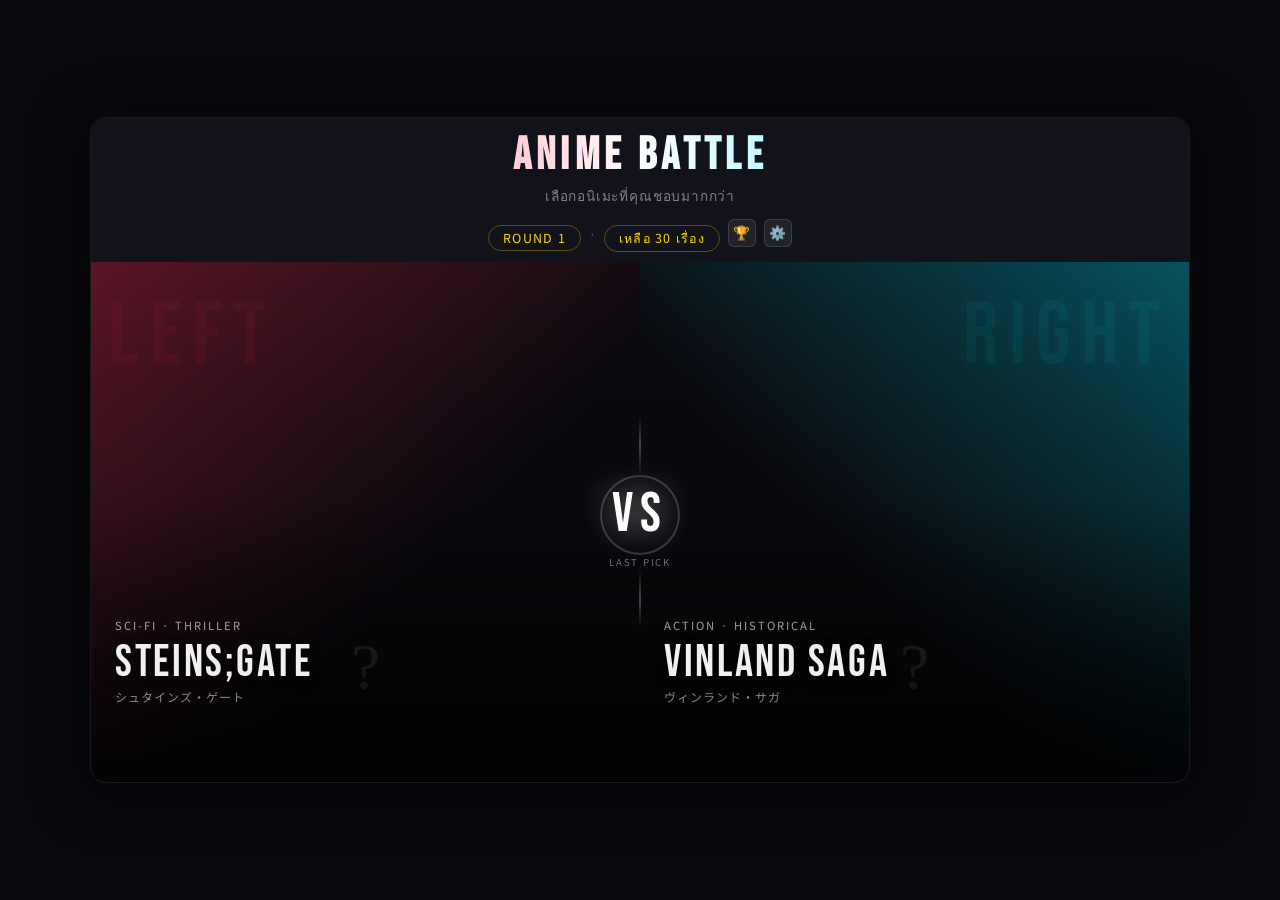
==== anime-battle/index.html @ 42117698 "update" ====
<!DOCTYPE html>
<html lang="ja">

<head>
  <meta charset="UTF-8" />
  <meta name="viewport" content="width=device-width, initial-scale=1.0" />
  <title>アニメバトル — Anime Battle</title>
  <link rel="icon"
    href="data:image/svg+xml,<svg xmlns='http://www.w3.org/2000/svg' viewBox='0 0 100 100'><text y='.9em' font-size='90'>⚔️</text></svg>" />
  <link href="https://fonts.googleapis.com/css2?family=Bebas+Neue&family=Noto+Sans+JP:wght@400;700;900&display=swap"
    rel="stylesheet" />
  <link rel="stylesheet" href="css/style.css" />
</head>

<body>

  <div id="loading">
    <div class="loader-ring"></div>
    <p>LOADING ANIME...</p>
  </div>

  <div id="app">

    <header>
      <h1>ANIME BATTLE</h1>
      <p>เลือกอนิเมะที่คุณชอบมากกว่า</p>
      <div style="display:flex;align-items:center;justify-content:center;gap:8px;margin-top:8px;">
        <div id="round-counter">ROUND 1</div>
        <span style="opacity:.35;font-size:.75rem;">·</span>
        <div id="remaining-counter">เหลือ 30 เรื่อง</div>
        <button id="dashboard-btn" onclick="openDashboard()" title="ประวัติการชนะ">🏆</button>
        <button id="settings-btn" onclick="openSettings()" title="ตั้งค่า">⚙️</button>
      </div>
    </header>

    <div id="arena">
      <!-- LEFT PANEL -->
      <div class="panel" id="left">
        <div class="panel-bg" id="left-bg"></div>
        <div class="trailer-wrap" id="left-trailer"></div>
        <div class="overlay"></div>
        <div class="vignette"></div>
        <div class="side-label">LEFT</div>
        <div class="trailer-loading" id="left-trailer-loading"></div>
        <div class="trailer-badge" id="left-trailer-badge">▶ TRAILER</div>
        <div class="no-trailer-msg" id="left-no-trailer"></div>
        <div class="anime-info">
          <div class="anime-genre" id="left-genre"></div>
          <div class="anime-title" id="left-title"></div>
          <div class="anime-title-jp" id="left-title-jp"></div>
          <button class="choose-btn" onclick="choose('left')">▶ เลือกฝั่งนี้</button>
        </div>
      </div>

      <!-- CENTER -->
      <div id="vs">
        <div class="vs-line"></div>
        <div id="vs-text">VS</div>
        <div id="last-pick">
          <div id="last-pick-label">LAST PICK</div>
          <img id="last-pick-img" src="" alt="last pick" />
          <div id="last-pick-name"></div>
        </div>
        <div class="vs-line"></div>
      </div>

      <!-- RIGHT PANEL -->
      <div class="panel" id="right">
        <div class="panel-bg" id="right-bg"></div>
        <div class="trailer-wrap" id="right-trailer"></div>
        <div class="overlay"></div>
        <div class="vignette"></div>
        <div class="side-label">RIGHT</div>
        <div class="trailer-loading" id="right-trailer-loading"></div>
        <div class="trailer-badge" id="right-trailer-badge">▶ TRAILER</div>
        <div class="no-trailer-msg" id="right-no-trailer"></div>
        <div class="anime-info">
          <div class="anime-genre" id="right-genre"></div>
          <div class="anime-title" id="right-title"></div>
          <div class="anime-title-jp" id="right-title-jp"></div>
          <button class="choose-btn" onclick="choose('right')">▶ เลือกฝั่งนี้</button>
        </div>
      </div>
    </div>

  </div><!-- /#app -->

  <!-- WINNER SCREEN -->
  <div id="winner-screen">
    <div class="winner-crown">👑</div>
    <div class="winner-label">ULTIMATE WINNER</div>
    <img class="winner-img" id="winner-img" src="" alt="winner" />
    <div class="winner-title" id="winner-title"></div>
    <div class="winner-jp" id="winner-jp"></div>
    <div class="winner-genre" id="winner-genre"></div>
    <div class="winner-round" id="winner-round"></div>
    <button class="play-again-btn" onclick="playAgain()">▶ เล่นใหม่อีกครั้ง</button>
  </div>

  <div id="toast"></div>

  <!-- SETTINGS MODAL -->
  <div id="settings-page" class="modal-backdrop">
    <div class="settings-card">
      <div class="modal-header">
        <h2>⚙️ ตั้งค่า</h2>
        <button class="modal-close" onclick="closeSettings()">✕</button>
      </div>
      <div class="settings-body">

        <!-- POOL SIZE (everyone) -->
        <div class="settings-field">
          <label>🎲 จำนวน Anime ต่อรอบ</label>
          <div style="display:flex;align-items:center;gap:12px;margin-top:4px;">
            <input type="range" id="pool-size-slider" min="4" max="120" step="2" value="30"
              style="flex:1;accent-color:var(--gold);"
              oninput="document.getElementById('pool-size-val').textContent=this.value" />
            <span id="pool-size-val"
              style="font-family:'Bebas Neue',sans-serif;font-size:1.3rem;color:var(--gold);min-width:28px;text-align:right;">30</span>
            <span style="font-size:.65rem;opacity:.35;">เรื่อง</span>
          </div>
          <div class="settings-hint">เลือกจาก anime pool แบบสุ่มทุกครั้งที่เริ่มเกมใหม่</div>
        </div>
        <label>🔊 ระดับเสียง Trailer</label>
        <div class="volume-row">
          <span class="volume-icon" id="vol-icon">🔊</span>
          <input type="range" class="vol-slider" id="vol-slider" min="0" max="100" value="80"
            oninput="onVolumeSlide(this.value)" onchange="saveVolume(this.value)" />
          <span class="vol-value" id="vol-value">80</span>
        </div>
      </div>

      <!-- ADMIN-ONLY SECTION with password gate -->
      <div id="admin-settings-section" style="border-top:1px solid rgba(255,255,255,.07);padding-top:14px;">

        <!-- LOCKED STATE -->
        <div id="admin-gate-locked" class="admin-gate">
          <div style="display:flex;align-items:center;gap:8px;">
            <span style="font-size:1.1rem;">🔒</span>
            <span style="font-size:.72rem;opacity:.5;letter-spacing:.1em;">ต้องใส่รหัสเพื่อเข้าถึง API Keys</span>
          </div>
          <div class="admin-gate-row">
            <input type="password" id="admin-pw-input" placeholder="รหัสผ่าน Admin"
              onkeydown="if(event.key==='Enter') checkAdminPw()" />
            <button class="admin-gate-btn" onclick="checkAdminPw()">🔓 ปลดล็อก</button>
          </div>
          <div class="admin-gate-err" id="admin-pw-err">รหัสผ่านไม่ถูกต้อง</div>
        </div>

        <!-- UNLOCKED STATE -->
        <div id="admin-gate-unlocked" style="display:none;display:flex;flex-direction:column;gap:14px;">
          <div style="display:flex;align-items:center;justify-content:space-between;">
            <div style="display:flex;align-items:center;gap:8px;">
              <span
                style="font-size:.65rem;letter-spacing:.14em;background:rgba(255,215,0,.15);color:var(--gold);border:1px solid rgba(255,215,0,.25);padding:2px 8px;border-radius:10px;">🔓
                ADMIN</span>
              <div class="key-dot" id="key-dot"></div>
              <span id="key-indicator-text" style="opacity:.4;font-size:.68rem;">ยังไม่ได้ตั้งค่า API Key</span>
            </div>
            <button onclick="lockAdminSettings()"
              style="background:none;border:1px solid rgba(255,255,255,.1);color:rgba(255,255,255,.4);border-radius:6px;padding:3px 10px;font-size:.65rem;cursor:pointer;">🔒
              ล็อก</button>
          </div>

          <div class="settings-field">
            <label>YouTube Data API v3 Keys</label>
            <div id="yt-keys-container" style="display:flex;flex-direction:column;gap:7px;margin-bottom:8px;"></div>
            <button onclick="addNewKey()"
              style="width:100%;background:rgba(255,255,255,.05);border:1px dashed rgba(255,255,255,.2);color:rgba(255,255,255,.5);border-radius:6px;padding:7px;cursor:pointer;font-size:.75rem;font-family:inherit;">+
              เพิ่ม API Key</button>
            <div class="settings-hint" style="margin-top:6px;">
              <a href="https://console.cloud.google.com/" target="_blank">Google Cloud Console</a> → เปิดใช้งาน YouTube
              Data API v3 · แต่ละ key = 100 req/วัน
            </div>
          </div>
          <div class="settings-status" id="settings-status"></div>
          <button class="settings-save-btn" onclick="saveApiKey()">💾 บันทึก</button>
        </div>

      </div>

    </div>
  </div>
  </div>

  <!-- DASHBOARD MODAL -->
  <div id="dashboard-page" class="modal-backdrop">
    <div class="dash-card">
      <div class="modal-header">
        <h2>🏆 DASHBOARD</h2>
        <div class="dash-header-right">
          <button class="dash-clear-btn" onclick="clearHistory()">🗑 ล้างประวัติ</button>
          <button class="modal-close" onclick="closeDashboard()">✕</button>
        </div>
      </div>
      <div class="dash-stats-row">
        <div class="dash-stat">
          <div class="dash-stat-val" id="stat-total-games">0</div>
          <div class="dash-stat-label">เกมทั้งหมด</div>
        </div>
        <div class="dash-stat">
          <div class="dash-stat-val" id="stat-total-rounds">0</div>
          <div class="dash-stat-label">รอบรวม</div>
        </div>
        <div class="dash-stat">
          <div class="dash-stat-val" id="stat-unique-winners">0</div>
          <div class="dash-stat-label">Anime ที่เคยชนะ</div>
        </div>
        <div class="dash-stat">
          <div class="dash-stat-val" id="stat-top-anime">—</div>
          <div class="dash-stat-label">แชมป์ตลอดกาล</div>
        </div>
      </div>
      <div class="dash-tabs">
        <button class="dash-tab active" id="tab-wins" onclick="switchTab('wins')">🏅 ชนะมากสุด</button>
        <button class="dash-tab" id="tab-recent" onclick="switchTab('recent')">🕐 ล่าสุด</button>
        <button class="dash-tab" id="tab-champion" onclick="switchTab('champion')">👑 แชมป์</button>
      </div>
      <div class="dash-body">
        <div id="dash-content"></div>
      </div>
    </div>
  </div>


  <script src="js/anime-data.js"></script>
  <script src="js/auth.js"></script>
  <script src="js/settings.js"></script>
  <script src="js/dashboard.js"></script>
  <script src="js/ui.js"></script>
  <script src="js/game.js"></script>
</body>

</html>
---- anime-battle/css/style.css ----
*, *::before, *::after { box-sizing: border-box; margin: 0; padding: 0; }

    :root {
      --left:  #ff2d55;
      --right: #00e5ff;
      --bg:    #0a0a0f;
      --card:  #12121a;
      --text:  #f0f0f0;
      --gold:  #ffd700;
    }

    body {
      background: var(--bg);
      color: var(--text);
      font-family: 'Noto Sans JP', sans-serif;
      min-height: 100vh;
      overflow-x: hidden;
      display: flex;
      align-items: center;
      justify-content: center;
      padding: 24px;
    }

    #app {
      width: 100%;
      max-width: 1100px;
      border-radius: 16px;
      overflow: hidden;
      box-shadow: 0 8px 60px rgba(0,0,0,.7);
      border: 1px solid rgba(255,255,255,.06);
    }

    /* ── HEADER ── */
    header {
      text-align: center;
      padding: 16px 16px 10px;
      position: relative;
      z-index: 10;
      background: var(--card);
    }
    header h1 {
      font-family: 'Bebas Neue', sans-serif;
      font-size: clamp(1.6rem, 4vw, 2.8rem);
      letter-spacing: .12em;
      background: linear-gradient(90deg, var(--left), #fff 50%, var(--right));
      -webkit-background-clip: text;
      -webkit-text-fill-color: transparent;
      background-clip: text;
      line-height: 1;
    }
    header p {
      font-size: .85rem;
      opacity: .5;
      margin-top: 6px;
      letter-spacing: .06em;
    }
    #round-counter, #remaining-counter {
      display: inline-block;
      margin-top: 10px;
      font-size: .78rem;
      letter-spacing: .1em;
      color: var(--gold);
      border: 1px solid rgba(255,215,0,.3);
      border-radius: 20px;
      padding: 3px 14px;
    }

    /* ── ARENA ── */
    #arena {
      display: flex;
      align-items: stretch;
      height: 520px;
      position: relative;
    }

    .panel {
      flex: 1;
      position: relative;
      cursor: pointer;
      overflow: hidden;
      transition: flex .45s cubic-bezier(.4,0,.2,1);
    }
    .panel:hover { flex: 1.35; }
    .panel:hover .overlay { opacity: .45; }
    .panel:hover .choose-btn { transform: translateY(0) scale(1); opacity: 1; }
    .panel:hover .anime-title { letter-spacing: .15em; }

    /* background image */
    .panel-bg {
      position: absolute; inset: 0;
      background-size: cover;
      background-position: center top;
      transition: transform .55s ease, filter .4s;
      filter: brightness(.72) saturate(1.1);
    }
    .panel:hover .panel-bg { transform: scale(1.06); filter: brightness(.85) saturate(1.3); }

    /* gradient overlay */
    .overlay {
      position: absolute; inset: 0;
      opacity: .55;
      transition: opacity .4s;
    }
    #left  .overlay { background: linear-gradient(135deg, rgba(255,45,85,.6) 0%, transparent 60%); }
    #right .overlay { background: linear-gradient(225deg, rgba(0,229,255,.6) 0%, transparent 60%); }

    /* vignette bottom */
    .vignette {
      position: absolute; inset: 0;
      background: linear-gradient(to top, rgba(0,0,0,.85) 0%, rgba(0,0,0,.1) 55%, transparent 100%);
    }

    /* info block */
    .anime-info {
      position: absolute;
      bottom: 0; left: 0; right: 0;
      padding: 20px 24px 28px;
      z-index: 2;
    }
    .anime-genre {
      font-size: .7rem;
      letter-spacing: .18em;
      text-transform: uppercase;
      opacity: .65;
      margin-bottom: 6px;
    }
    .anime-title {
      font-family: 'Bebas Neue', sans-serif;
      font-size: clamp(1.6rem, 3.5vw, 2.8rem);
      line-height: 1.05;
      letter-spacing: .06em;
      transition: letter-spacing .3s;
      text-shadow: 0 2px 12px rgba(0,0,0,.7);
    }
    .anime-title-jp {
      font-size: .75rem;
      opacity: .55;
      margin-top: 2px;
      letter-spacing: .08em;
    }

    /* choose button */
    .choose-btn {
      display: inline-block;
      margin-top: 14px;
      padding: 8px 22px;
      border-radius: 3px;
      font-size: .78rem;
      font-weight: 700;
      letter-spacing: .18em;
      text-transform: uppercase;
      border: none;
      cursor: pointer;
      transform: translateY(10px) scale(.95);
      opacity: 0;
      transition: transform .3s, opacity .3s, background .2s;
    }
    #left  .choose-btn { background: var(--left);  color: #fff; }
    #right .choose-btn { background: var(--right); color: #000; }
    .choose-btn:hover { filter: brightness(1.2); }

    /* trailer iframe */
    .trailer-wrap {
      position: absolute; inset: 0;
      z-index: 1;
      opacity: 0;
      transition: opacity .5s ease;
      pointer-events: none;
      background: #000;
    }
    .panel:hover .trailer-wrap.ready { opacity: 1; }
    .trailer-wrap iframe {
      width: 100%; height: 100%;
      border: none;
      /* scale up to fill and hide letterbox */
      transform: scale(1.35);
      pointer-events: none;
    }
    /* loading spinner inside panel */
    .trailer-loading {
      position: absolute;
      top: 14px; right: 14px;
      z-index: 5;
      width: 18px; height: 18px;
      border: 2px solid rgba(255,255,255,.15);
      border-top-color: rgba(255,255,255,.7);
      border-radius: 50%;
      animation: spin .8s linear infinite;
      opacity: 0;
      transition: opacity .2s;
    }
    .panel:hover .trailer-loading.fetching { opacity: 1; }
    /* trailer badge */
    .trailer-badge {
      position: absolute;
      top: 14px; left: 14px;
      z-index: 6;
      font-size: .6rem;
      letter-spacing: .15em;
      padding: 3px 9px;
      border-radius: 3px;
      font-weight: 700;
      background: rgba(255,0,0,.75);
      color: #fff;
      opacity: 0;
      transition: opacity .3s .4s;
    }
    .panel:hover .trailer-badge.visible { opacity: 1; }
    .no-trailer-msg {
      position: absolute;
      top: 14px; left: 14px;
      z-index: 6;
      font-size: .6rem;
      letter-spacing: .12em;
      padding: 3px 9px;
      border-radius: 3px;
      background: rgba(0,0,0,.5);
      color: rgba(255,255,255,.4);
      opacity: 0;
      transition: opacity .3s .4s;
    }
    .panel:hover .no-trailer-msg.visible { opacity: 1; }
    .side-label {
      position: absolute;
      top: 22px;
      font-family: 'Bebas Neue', sans-serif;
      font-size: clamp(3rem, 7vw, 5.5rem);
      letter-spacing: .12em;
      opacity: .06;
      z-index: 1;
      pointer-events: none;
      transition: opacity .3s;
    }
    #left  .side-label { left: 18px; color: var(--left); }
    #right .side-label { right: 18px; color: var(--right); text-align: right; }
    .panel:hover .side-label { opacity: .15; }

    /* last pick display */
    #last-pick {
      display: flex;
      flex-direction: column;
      align-items: center;
      gap: 4px;
      text-align: center;
      max-width: 120px;
    }
    #last-pick-label {
      font-size: .6rem;
      letter-spacing: .18em;
      text-transform: uppercase;
      opacity: .45;
      white-space: nowrap;
    }
    #last-pick-img {
      width: 56px;
      height: 72px;
      object-fit: cover;
      border-radius: 4px;
      border: 2px solid rgba(255,255,255,.2);
      box-shadow: 0 4px 20px rgba(0,0,0,.6);
      display: none;
      transition: transform .3s;
    }
    #last-pick-img.visible { display: block; animation: popIn .35s cubic-bezier(.2,.8,.4,1.3) both; }
    #last-pick-name {
      font-family: 'Bebas Neue', sans-serif;
      font-size: .85rem;
      letter-spacing: .1em;
      color: var(--gold);
      max-width: 110px;
      line-height: 1.2;
      display: none;
    }
    #last-pick-name.visible { display: block; }
    @keyframes popIn {
      from { transform: scale(.6); opacity: 0; }
      to   { transform: scale(1);  opacity: 1; }
    }

    /* ── VS DIVIDER ── */
    #vs {
      position: absolute;
      left: 50%;
      top: 50%;
      transform: translate(-50%, -50%);
      z-index: 20;
      pointer-events: none;
      display: flex;
      flex-direction: column;
      align-items: center;
      gap: 0;
      transition: opacity .3s ease;
    }
    #vs-text {
      font-family: 'Bebas Neue', sans-serif;
      font-size: clamp(2rem, 5vw, 3.5rem);
      letter-spacing: .12em;
      color: #fff;
      text-shadow: 0 0 30px rgba(255,255,255,.5), 0 0 60px rgba(255,255,255,.2);
      background: rgba(10,10,15,.6);
      border: 2px solid rgba(255,255,255,.18);
      border-radius: 50%;
      width: clamp(56px, 8vw, 80px);
      height: clamp(56px, 8vw, 80px);
      display: flex; align-items: center; justify-content: center;
      backdrop-filter: blur(6px);
    }
    .vs-line {
      width: 2px;
      height: 60px;
      background: linear-gradient(to bottom, transparent, rgba(255,255,255,.25), transparent);
    }

    /* ── ANIMATIONS ── */
    @keyframes slideInLeft {
      from { opacity: 0; transform: translateX(-60px); }
      to   { opacity: 1; transform: translateX(0); }
    }
    @keyframes slideInRight {
      from { opacity: 0; transform: translateX(60px); }
      to   { opacity: 1; transform: translateX(0); }
    }
    @keyframes flashWin {
      0%   { box-shadow: inset 0 0 0px transparent; }
      30%  { box-shadow: inset 0 0 60px rgba(255,215,0,.35); }
      100% { box-shadow: inset 0 0 0px transparent; }
    }
    .anim-left  { animation: slideInLeft  .5s cubic-bezier(.2,.8,.4,1) both; }
    .anim-right { animation: slideInRight .5s cubic-bezier(.2,.8,.4,1) both; }
    .flash-win  { animation: flashWin .6s ease forwards; }

    /* ── TOAST ── */
    #toast {
      position: fixed;
      bottom: 28px;
      left: 50%;
      transform: translateX(-50%) translateY(60px);
      background: rgba(20,20,30,.92);
      color: #fff;
      padding: 10px 24px;
      border-radius: 30px;
      font-size: .82rem;
      letter-spacing: .08em;
      border: 1px solid rgba(255,255,255,.15);
      backdrop-filter: blur(8px);
      transition: transform .35s, opacity .35s;
      opacity: 0;
      z-index: 99;
      pointer-events: none;
    }
    #toast.show { transform: translateX(-50%) translateY(0); opacity: 1; }

    /* ── WINNER SCREEN ── */
    #winner-screen {
      display: none;
      position: fixed;
      inset: 0;
      z-index: 50;
      align-items: center;
      justify-content: center;
      flex-direction: column;
      background: rgba(0,0,0,.92);
      backdrop-filter: blur(12px);
      text-align: center;
      padding: 24px;
    }
    #winner-screen.show { display: flex; animation: fadeIn .6s ease both; }
    @keyframes fadeIn { from { opacity: 0; } to { opacity: 1; } }

    .winner-label {
      font-family: 'Bebas Neue', sans-serif;
      font-size: clamp(1rem, 3vw, 1.4rem);
      letter-spacing: .35em;
      color: var(--gold);
      opacity: .8;
      margin-bottom: 10px;
    }
    .winner-crown {
      font-size: clamp(2.5rem, 6vw, 4rem);
      line-height: 1;
      animation: bounce 1s ease infinite alternate;
    }
    @keyframes bounce { from { transform: translateY(0); } to { transform: translateY(-10px); } }

    .winner-img {
      width: clamp(140px, 22vw, 220px);
      aspect-ratio: 2/3;
      object-fit: cover;
      border-radius: 8px;
      border: 3px solid var(--gold);
      box-shadow: 0 0 40px rgba(255,215,0,.4), 0 0 80px rgba(255,215,0,.15);
      margin: 16px 0;
      animation: glowPulse 2s ease infinite;
    }
    @keyframes glowPulse {
      0%, 100% { box-shadow: 0 0 40px rgba(255,215,0,.4), 0 0 80px rgba(255,215,0,.15); }
      50%       { box-shadow: 0 0 60px rgba(255,215,0,.7), 0 0 120px rgba(255,215,0,.3); }
    }
    .winner-title {
      font-family: 'Bebas Neue', sans-serif;
      font-size: clamp(2rem, 5vw, 3.5rem);
      letter-spacing: .1em;
      color: #fff;
      text-shadow: 0 0 30px rgba(255,215,0,.5);
      line-height: 1.05;
    }
    .winner-jp {
      font-size: .8rem;
      opacity: .5;
      letter-spacing: .12em;
      margin-top: 4px;
    }
    .winner-genre {
      font-size: .68rem;
      letter-spacing: .2em;
      color: var(--gold);
      opacity: .7;
      margin-top: 8px;
    }
    .winner-round {
      font-size: .72rem;
      opacity: .35;
      letter-spacing: .15em;
      margin-top: 6px;
    }
    .play-again-btn {
      margin-top: 24px;
      padding: 12px 36px;
      background: transparent;
      border: 2px solid var(--gold);
      color: var(--gold);
      font-family: 'Bebas Neue', sans-serif;
      font-size: 1.1rem;
      letter-spacing: .2em;
      border-radius: 4px;
      cursor: pointer;
      transition: background .2s, color .2s, transform .2s;
    }
    .play-again-btn:hover {
      background: var(--gold);
      color: #000;
      transform: scale(1.05);
    }
    /* ── API KEY BAR ── */
    #api-key-bar { display: none; } /* replaced by settings modal */

    /* ── HEADER BUTTONS ── */
    #settings-btn, #dashboard-btn {
      background: rgba(255,255,255,.07);
      border: 1px solid rgba(255,255,255,.12);
      border-radius: 6px;
      color: #fff;
      font-size: .85rem;
      width: 28px; height: 28px;
      cursor: pointer;
      display: inline-flex; align-items: center; justify-content: center;
      transition: background .2s, transform .2s;
      padding: 0; line-height: 1; vertical-align: middle;
    }
    #settings-btn:hover  { background: rgba(255,215,0,.18); transform: rotate(30deg); }
    #dashboard-btn:hover { background: rgba(255,215,0,.18); transform: scale(1.15); }

    /* ── SHARED MODAL ── */
    .modal-backdrop {
      display: none;
      position: fixed; inset: 0; z-index: 60;
      background: rgba(0,0,0,.78);
      backdrop-filter: blur(14px);
      align-items: center; justify-content: center;
    }
    .modal-backdrop.open { display: flex; animation: fadeIn .22s ease both; }

    /* ── SETTINGS MODAL ── */
    .settings-card {
      background: #13131e;
      border: 1px solid rgba(255,255,255,.1);
      border-radius: 14px;
      width: min(460px, 92vw);
      overflow: hidden;
      box-shadow: 0 24px 80px rgba(0,0,0,.7);
    }
    .modal-header {
      display: flex; align-items: center; justify-content: space-between;
      padding: 18px 22px 14px;
      border-bottom: 1px solid rgba(255,255,255,.07);
    }
    .modal-header h2 {
      font-family: 'Bebas Neue', sans-serif;
      font-size: 1.3rem; letter-spacing: .12em; color: var(--gold);
    }
    .modal-close {
      background: rgba(255,255,255,.07); border: none; color: #fff;
      font-size: 1rem; width: 30px; height: 30px; border-radius: 6px;
      cursor: pointer; display: flex; align-items: center; justify-content: center;
    }
    .modal-close:hover { background: rgba(255,45,85,.35); }
    .settings-body { padding: 22px; display: flex; flex-direction: column; gap: 18px; }
    .settings-field label {
      display: block; font-size: .68rem; letter-spacing: .14em;
      opacity: .5; margin-bottom: 7px; text-transform: uppercase;
    }
    .input-row { display: flex; gap: 8px; }
    .settings-field input[type="password"],
    .settings-field input[type="text"] {
      flex: 1; background: rgba(255,255,255,.06);
      border: 1px solid rgba(255,255,255,.12); border-radius: 6px;
      color: #fff; font-size: .8rem; padding: 9px 12px;
      font-family: monospace; outline: none; transition: border-color .2s;
    }
    .settings-field input:focus { border-color: var(--gold); }
    .toggle-vis {
      background: rgba(255,255,255,.07); border: 1px solid rgba(255,255,255,.1);
      border-radius: 6px; color: rgba(255,255,255,.6);
      font-size: .72rem; padding: 0 10px; cursor: pointer; white-space: nowrap;
    }
    .settings-hint { font-size: .68rem; opacity: .38; line-height: 1.6; margin-top: 4px; }
    .settings-hint a { color: var(--gold); opacity: .8; }
    .settings-status { font-size: .74rem; padding: 7px 12px; border-radius: 6px; display: none; }
    .settings-status.ok  { background: rgba(76,255,145,.1); color: #4cff91; border: 1px solid rgba(76,255,145,.25); display: block; }
    .settings-status.err { background: rgba(255,45,85,.1);  color: var(--left); border: 1px solid rgba(255,45,85,.3);  display: block; }
    .settings-save-btn {
      width: 100%; padding: 11px;
      background: var(--gold); color: #000; border: none; border-radius: 6px;
      font-family: 'Bebas Neue', sans-serif; font-size: 1rem;
      letter-spacing: .16em; cursor: pointer; transition: filter .2s;
    }
    .settings-save-btn:hover { filter: brightness(1.12); }
    .key-status-row { display: flex; align-items: center; gap: 8px; font-size: .7rem; }
    .key-dot { width: 8px; height: 8px; border-radius: 50%; background: rgba(255,255,255,.2); }
    .key-dot.active { background: #4cff91; box-shadow: 0 0 6px #4cff91; }

    /* ── VOLUME SLIDER ── */
    .volume-row {
      display: flex; align-items: center; gap: 12px;
    }
    .volume-icon { font-size: 1.1rem; min-width: 20px; text-align: center; }
    .vol-slider {
      -webkit-appearance: none; appearance: none;
      flex: 1; height: 4px; border-radius: 2px;
      background: linear-gradient(to right, var(--gold) 0%, var(--gold) var(--pct, 80%), rgba(255,255,255,.12) var(--pct, 80%));
      outline: none; cursor: pointer;
    }
    .vol-slider::-webkit-slider-thumb {
      -webkit-appearance: none; appearance: none;
      width: 16px; height: 16px; border-radius: 50%;
      background: var(--gold); cursor: pointer;
      box-shadow: 0 0 6px rgba(255,215,0,.5);
    }
    .vol-slider::-moz-range-thumb {
      width: 16px; height: 16px; border-radius: 50%;
      background: var(--gold); cursor: pointer; border: none;
    }
    .vol-value {
      font-family: 'Bebas Neue', sans-serif;
      font-size: .95rem; color: var(--gold);
      min-width: 36px; text-align: right; letter-spacing: .06em;
    }

    /* ── DASHBOARD MODAL ── */
    .dash-card {
      background: #13131e; border: 1px solid rgba(255,255,255,.1);
      border-radius: 14px; width: min(760px, 94vw);
      max-height: 86vh; display: flex; flex-direction: column;
      overflow: hidden; box-shadow: 0 24px 80px rgba(0,0,0,.7);
    }
    .dash-header-right { display: flex; gap: 8px; align-items: center; }
    .dash-clear-btn {
      background: rgba(255,45,85,.12); border: 1px solid rgba(255,45,85,.25);
      color: var(--left); font-size: .67rem; letter-spacing: .1em;
      padding: 5px 12px; border-radius: 6px; cursor: pointer; font-weight: 700;
    }
    .dash-clear-btn:hover { background: rgba(255,45,85,.28); }
    .dash-stats-row {
      display: flex; border-bottom: 1px solid rgba(255,255,255,.06); flex-shrink: 0;
    }
    .dash-stat {
      flex: 1; text-align: center; padding: 12px 8px;
      border-right: 1px solid rgba(255,255,255,.06);
    }
    .dash-stat:last-child { border-right: none; }
    .dash-stat-val {
      font-family: 'Bebas Neue', sans-serif; font-size: 1.5rem;
      color: var(--gold); letter-spacing: .08em; line-height: 1;
    }
    .dash-stat-label { font-size: .6rem; opacity: .4; letter-spacing: .12em; margin-top: 3px; }
    .dash-tabs { display: flex; padding: 12px 18px 0; flex-shrink: 0; }
    .dash-tab {
      font-size: .68rem; letter-spacing: .12em; padding: 6px 14px;
      border-radius: 6px 6px 0 0; border: 1px solid transparent;
      border-bottom: none; cursor: pointer; color: rgba(255,255,255,.4); background: transparent;
    }
    .dash-tab.active { color: var(--gold); border-color: rgba(255,215,0,.2); background: rgba(255,215,0,.06); }
    .dash-body { overflow-y: auto; flex: 1; padding: 14px 18px 18px; }
    .dash-body::-webkit-scrollbar { width: 4px; }
    .dash-body::-webkit-scrollbar-thumb { background: rgba(255,255,255,.1); border-radius: 2px; }
    .dash-empty {
      display: flex; flex-direction: column; align-items: center;
      justify-content: center; gap: 10px; padding: 48px 24px;
      opacity: .35; text-align: center;
    }
    .dash-empty-icon { font-size: 2.5rem; }
    .dash-empty p { font-size: .8rem; letter-spacing: .08em; }
    .dash-list { display: flex; flex-direction: column; gap: 8px; }
    .dash-row {
      display: flex; align-items: center; gap: 12px;
      background: rgba(255,255,255,.03); border: 1px solid rgba(255,255,255,.06);
      border-radius: 8px; padding: 9px 12px; transition: background .2s;
      animation: slideInLeft .3s ease both;
      overflow: hidden;
    }
    .dash-row:hover { background: rgba(255,255,255,.06); }
    .dash-rank { font-family: 'Bebas Neue', sans-serif; font-size: 1.1rem; min-width: 26px; text-align: center; flex-shrink: 0; }
    .dash-rank.r1 { color: #ffd700; } .dash-rank.r2 { color: #c0c0c0; }
    .dash-rank.r3 { color: #cd7f32; } .dash-rank.other { color: rgba(255,255,255,.25); font-size: .8rem; }
    .dash-img {
      width: 36px; height: 48px;
      object-fit: cover; border-radius: 4px;
      flex: 0 0 36px;   /* don't grow or shrink */
      background: #1a1a2a;
      display: block;
    }
    .dash-info { flex: 1; min-width: 0; }
    .dash-anime-title {
      font-family: 'Bebas Neue', sans-serif; font-size: .95rem; letter-spacing: .08em;
      white-space: nowrap; overflow: hidden; text-overflow: ellipsis; line-height: 1.1;
    }
    .dash-anime-meta { font-size: .6rem; opacity: .38; letter-spacing: .1em; margin-top: 2px; }
    .dash-last-won   { font-size: .58rem; opacity: .28; letter-spacing: .06em; }
    .dash-wins-bar-wrap { display: flex; align-items: center; gap: 8px; min-width: 110px; }
    .dash-wins-bar { flex: 1; height: 4px; background: rgba(255,255,255,.08); border-radius: 2px; overflow: hidden; }
    .dash-wins-bar-fill { height: 100%; border-radius: 2px; background: linear-gradient(90deg, var(--left), var(--gold)); transition: width .6s cubic-bezier(.2,.8,.4,1); }
    .dash-wins-num { font-family: 'Bebas Neue', sans-serif; font-size: .9rem; color: var(--gold); min-width: 32px; text-align: right; white-space: nowrap; }
    .dash-champion-badge {
      font-size: .56rem; letter-spacing: .1em; background: rgba(255,215,0,.12);
      color: var(--gold); border: 1px solid rgba(255,215,0,.25);
      padding: 1px 6px; border-radius: 10px; white-space: nowrap; margin-left: 4px;
    }

    #loading {
      background: var(--bg);
      display: flex; align-items: center; justify-content: center;
      flex-direction: column; gap: 16px;
      z-index: 100;
      transition: opacity .5s;
    }
    #loading.hide { opacity: 0; pointer-events: none; }
    .loader-ring {
      width: 48px; height: 48px;
      border: 3px solid rgba(255,255,255,.1);
      border-top-color: var(--left);
      border-right-color: var(--right);
      border-radius: 50%;
      animation: spin 1s linear infinite;
    }
    /* ── ADMIN GATE in Settings ── */
    .admin-gate {
      background: rgba(255,215,0,.05);
      border: 1px solid rgba(255,215,0,.15);
      border-radius: 10px; padding: 16px;
      display: flex; flex-direction: column; gap: 10px;
    }
    .admin-gate label { font-size: .65rem; letter-spacing: .14em; opacity: .5; text-transform: uppercase; }
    .admin-gate-row { display: flex; gap: 8px; }
    .admin-gate-row input {
      flex: 1; background: rgba(255,255,255,.06);
      border: 1px solid rgba(255,255,255,.12); border-radius: 7px;
      color: #fff; font-size: .85rem; padding: 9px 12px; outline: none;
      font-family: inherit; transition: border-color .2s;
    }
    .admin-gate-row input:focus { border-color: var(--gold); }
    .admin-gate-btn {
      background: var(--gold); color: #000; border: none;
      border-radius: 7px; padding: 9px 16px;
      font-weight: 700; font-size: .8rem; cursor: pointer;
      white-space: nowrap; transition: filter .2s;
    }
    .admin-gate-btn:hover { filter: brightness(1.1); }
    .admin-gate-err { font-size: .7rem; color: var(--left); display: none; }
    .admin-gate-err.show { display: block; }
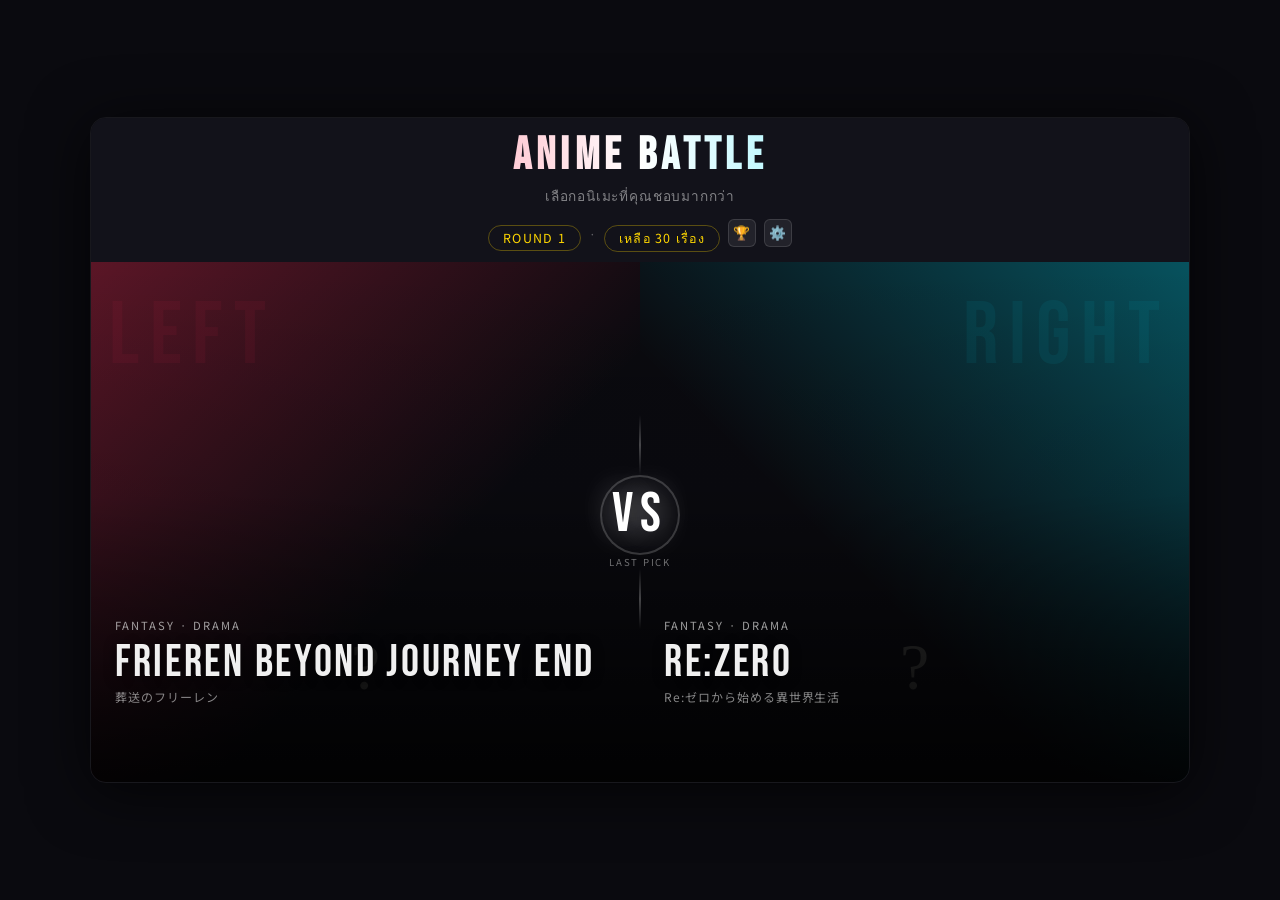
==== commit 32a135df: "update ui and add log (not finish)" ====
--- a/anime-battle/index.html
+++ b/anime-battle/index.html
@@ -174,7 +174,12 @@
             </div>
           </div>
           <div class="settings-status" id="settings-status"></div>
-          <button class="settings-save-btn" onclick="saveApiKey()">💾 บันทึก</button>
+          <div style="display:flex;gap:8px;">
+            <button class="settings-save-btn" onclick="saveApiKey()" style="flex:1;">💾 บันทึก</button>
+            <button onclick="openGameLog()"
+              style="background:rgba(255,255,255,.06);border:1px solid rgba(255,255,255,.15);color:rgba(255,255,255,.6);border-radius:8px;padding:8px 14px;cursor:pointer;font-size:.78rem;font-family:inherit;white-space:nowrap;">📋
+              Show Log</button>
+          </div>
         </div>
 
       </div>
@@ -223,6 +228,28 @@
   </div>
 
 
+  <!-- LOG MODAL -->
+  <div id="log-page" class="modal-backdrop">
+    <div
+      style="background:var(--card);border:1px solid rgba(255,255,255,.08);border-radius:16px;width:min(620px,95vw);max-height:80vh;display:flex;flex-direction:column;overflow:hidden;">
+      <div class="modal-header">
+        <span style="font-size:.65rem;letter-spacing:.14em;opacity:.5;">📋 GAME LOG</span>
+        <button class="modal-close" onclick="closeGameLog()">✕</button>
+      </div>
+      <div style="display:flex;gap:8px;padding:10px 16px;border-bottom:1px solid rgba(255,255,255,.06);">
+        <button onclick="filterLog('all')" id="log-filter-all" class="log-filter-btn active">ทั้งหมด</button>
+        <button onclick="filterLog('win')" id="log-filter-win" class="log-filter-btn">🏆 Win</button>
+        <button onclick="filterLog('lose')" id="log-filter-lose" class="log-filter-btn">💀 Lose</button>
+        <button onclick="clearGameLog()"
+          style="margin-left:auto;background:rgba(255,45,85,.1);border:1px solid rgba(255,45,85,.25);color:#ff2d55;border-radius:6px;padding:4px 10px;cursor:pointer;font-size:.68rem;font-family:inherit;">🗑
+          ล้าง Log</button>
+      </div>
+      <div id="log-body"
+        style="overflow-y:auto;flex:1;padding:10px 16px;display:flex;flex-direction:column;gap:4px;font-family:monospace;font-size:.72rem;">
+      </div>
+    </div>
+  </div>
+
   <script src="js/anime-data.js"></script>
   <script src="js/auth.js"></script>
   <script src="js/settings.js"></script>
--- a/anime-battle/css/style.css
+++ b/anime-battle/css/style.css
@@ -1,679 +1,1322 @@
-*, *::before, *::after { box-sizing: border-box; margin: 0; padding: 0; }
-
-    :root {
-      --left:  #ff2d55;
-      --right: #00e5ff;
-      --bg:    #0a0a0f;
-      --card:  #12121a;
-      --text:  #f0f0f0;
-      --gold:  #ffd700;
-    }
-
-    body {
-      background: var(--bg);
-      color: var(--text);
-      font-family: 'Noto Sans JP', sans-serif;
-      min-height: 100vh;
-      overflow-x: hidden;
-      display: flex;
-      align-items: center;
-      justify-content: center;
-      padding: 24px;
-    }
-
-    #app {
-      width: 100%;
-      max-width: 1100px;
-      border-radius: 16px;
-      overflow: hidden;
-      box-shadow: 0 8px 60px rgba(0,0,0,.7);
-      border: 1px solid rgba(255,255,255,.06);
-    }
-
-    /* ── HEADER ── */
-    header {
-      text-align: center;
-      padding: 16px 16px 10px;
-      position: relative;
-      z-index: 10;
-      background: var(--card);
-    }
-    header h1 {
-      font-family: 'Bebas Neue', sans-serif;
-      font-size: clamp(1.6rem, 4vw, 2.8rem);
-      letter-spacing: .12em;
-      background: linear-gradient(90deg, var(--left), #fff 50%, var(--right));
-      -webkit-background-clip: text;
-      -webkit-text-fill-color: transparent;
-      background-clip: text;
-      line-height: 1;
-    }
-    header p {
-      font-size: .85rem;
-      opacity: .5;
-      margin-top: 6px;
-      letter-spacing: .06em;
-    }
-    #round-counter, #remaining-counter {
-      display: inline-block;
-      margin-top: 10px;
-      font-size: .78rem;
-      letter-spacing: .1em;
-      color: var(--gold);
-      border: 1px solid rgba(255,215,0,.3);
-      border-radius: 20px;
-      padding: 3px 14px;
-    }
-
-    /* ── ARENA ── */
-    #arena {
-      display: flex;
-      align-items: stretch;
-      height: 520px;
-      position: relative;
-    }
-
-    .panel {
-      flex: 1;
-      position: relative;
-      cursor: pointer;
-      overflow: hidden;
-      transition: flex .45s cubic-bezier(.4,0,.2,1);
-    }
-    .panel:hover { flex: 1.35; }
-    .panel:hover .overlay { opacity: .45; }
-    .panel:hover .choose-btn { transform: translateY(0) scale(1); opacity: 1; }
-    .panel:hover .anime-title { letter-spacing: .15em; }
-
-    /* background image */
-    .panel-bg {
-      position: absolute; inset: 0;
-      background-size: cover;
-      background-position: center top;
-      transition: transform .55s ease, filter .4s;
-      filter: brightness(.72) saturate(1.1);
-    }
-    .panel:hover .panel-bg { transform: scale(1.06); filter: brightness(.85) saturate(1.3); }
-
-    /* gradient overlay */
-    .overlay {
-      position: absolute; inset: 0;
-      opacity: .55;
-      transition: opacity .4s;
-    }
-    #left  .overlay { background: linear-gradient(135deg, rgba(255,45,85,.6) 0%, transparent 60%); }
-    #right .overlay { background: linear-gradient(225deg, rgba(0,229,255,.6) 0%, transparent 60%); }
-
-    /* vignette bottom */
-    .vignette {
-      position: absolute; inset: 0;
-      background: linear-gradient(to top, rgba(0,0,0,.85) 0%, rgba(0,0,0,.1) 55%, transparent 100%);
-    }
-
-    /* info block */
-    .anime-info {
-      position: absolute;
-      bottom: 0; left: 0; right: 0;
-      padding: 20px 24px 28px;
-      z-index: 2;
-    }
-    .anime-genre {
-      font-size: .7rem;
-      letter-spacing: .18em;
-      text-transform: uppercase;
-      opacity: .65;
-      margin-bottom: 6px;
-    }
-    .anime-title {
-      font-family: 'Bebas Neue', sans-serif;
-      font-size: clamp(1.6rem, 3.5vw, 2.8rem);
-      line-height: 1.05;
-      letter-spacing: .06em;
-      transition: letter-spacing .3s;
-      text-shadow: 0 2px 12px rgba(0,0,0,.7);
-    }
-    .anime-title-jp {
-      font-size: .75rem;
-      opacity: .55;
-      margin-top: 2px;
-      letter-spacing: .08em;
-    }
-
-    /* choose button */
-    .choose-btn {
-      display: inline-block;
-      margin-top: 14px;
-      padding: 8px 22px;
-      border-radius: 3px;
-      font-size: .78rem;
-      font-weight: 700;
-      letter-spacing: .18em;
-      text-transform: uppercase;
-      border: none;
-      cursor: pointer;
-      transform: translateY(10px) scale(.95);
-      opacity: 0;
-      transition: transform .3s, opacity .3s, background .2s;
-    }
-    #left  .choose-btn { background: var(--left);  color: #fff; }
-    #right .choose-btn { background: var(--right); color: #000; }
-    .choose-btn:hover { filter: brightness(1.2); }
-
-    /* trailer iframe */
-    .trailer-wrap {
-      position: absolute; inset: 0;
-      z-index: 1;
-      opacity: 0;
-      transition: opacity .5s ease;
-      pointer-events: none;
-      background: #000;
-    }
-    .panel:hover .trailer-wrap.ready { opacity: 1; }
-    .trailer-wrap iframe {
-      width: 100%; height: 100%;
-      border: none;
-      /* scale up to fill and hide letterbox */
-      transform: scale(1.35);
-      pointer-events: none;
-    }
-    /* loading spinner inside panel */
-    .trailer-loading {
-      position: absolute;
-      top: 14px; right: 14px;
-      z-index: 5;
-      width: 18px; height: 18px;
-      border: 2px solid rgba(255,255,255,.15);
-      border-top-color: rgba(255,255,255,.7);
-      border-radius: 50%;
-      animation: spin .8s linear infinite;
-      opacity: 0;
-      transition: opacity .2s;
-    }
-    .panel:hover .trailer-loading.fetching { opacity: 1; }
-    /* trailer badge */
-    .trailer-badge {
-      position: absolute;
-      top: 14px; left: 14px;
-      z-index: 6;
-      font-size: .6rem;
-      letter-spacing: .15em;
-      padding: 3px 9px;
-      border-radius: 3px;
-      font-weight: 700;
-      background: rgba(255,0,0,.75);
-      color: #fff;
-      opacity: 0;
-      transition: opacity .3s .4s;
-    }
-    .panel:hover .trailer-badge.visible { opacity: 1; }
-    .no-trailer-msg {
-      position: absolute;
-      top: 14px; left: 14px;
-      z-index: 6;
-      font-size: .6rem;
-      letter-spacing: .12em;
-      padding: 3px 9px;
-      border-radius: 3px;
-      background: rgba(0,0,0,.5);
-      color: rgba(255,255,255,.4);
-      opacity: 0;
-      transition: opacity .3s .4s;
-    }
-    .panel:hover .no-trailer-msg.visible { opacity: 1; }
-    .side-label {
-      position: absolute;
-      top: 22px;
-      font-family: 'Bebas Neue', sans-serif;
-      font-size: clamp(3rem, 7vw, 5.5rem);
-      letter-spacing: .12em;
-      opacity: .06;
-      z-index: 1;
-      pointer-events: none;
-      transition: opacity .3s;
-    }
-    #left  .side-label { left: 18px; color: var(--left); }
-    #right .side-label { right: 18px; color: var(--right); text-align: right; }
-    .panel:hover .side-label { opacity: .15; }
-
-    /* last pick display */
-    #last-pick {
-      display: flex;
-      flex-direction: column;
-      align-items: center;
-      gap: 4px;
-      text-align: center;
-      max-width: 120px;
-    }
-    #last-pick-label {
-      font-size: .6rem;
-      letter-spacing: .18em;
-      text-transform: uppercase;
-      opacity: .45;
-      white-space: nowrap;
-    }
-    #last-pick-img {
-      width: 56px;
-      height: 72px;
-      object-fit: cover;
-      border-radius: 4px;
-      border: 2px solid rgba(255,255,255,.2);
-      box-shadow: 0 4px 20px rgba(0,0,0,.6);
-      display: none;
-      transition: transform .3s;
-    }
-    #last-pick-img.visible { display: block; animation: popIn .35s cubic-bezier(.2,.8,.4,1.3) both; }
-    #last-pick-name {
-      font-family: 'Bebas Neue', sans-serif;
-      font-size: .85rem;
-      letter-spacing: .1em;
-      color: var(--gold);
-      max-width: 110px;
-      line-height: 1.2;
-      display: none;
-    }
-    #last-pick-name.visible { display: block; }
-    @keyframes popIn {
-      from { transform: scale(.6); opacity: 0; }
-      to   { transform: scale(1);  opacity: 1; }
-    }
-
-    /* ── VS DIVIDER ── */
-    #vs {
-      position: absolute;
-      left: 50%;
-      top: 50%;
-      transform: translate(-50%, -50%);
-      z-index: 20;
-      pointer-events: none;
-      display: flex;
-      flex-direction: column;
-      align-items: center;
-      gap: 0;
-      transition: opacity .3s ease;
-    }
-    #vs-text {
-      font-family: 'Bebas Neue', sans-serif;
-      font-size: clamp(2rem, 5vw, 3.5rem);
-      letter-spacing: .12em;
-      color: #fff;
-      text-shadow: 0 0 30px rgba(255,255,255,.5), 0 0 60px rgba(255,255,255,.2);
-      background: rgba(10,10,15,.6);
-      border: 2px solid rgba(255,255,255,.18);
-      border-radius: 50%;
-      width: clamp(56px, 8vw, 80px);
-      height: clamp(56px, 8vw, 80px);
-      display: flex; align-items: center; justify-content: center;
-      backdrop-filter: blur(6px);
-    }
-    .vs-line {
-      width: 2px;
-      height: 60px;
-      background: linear-gradient(to bottom, transparent, rgba(255,255,255,.25), transparent);
-    }
-
-    /* ── ANIMATIONS ── */
-    @keyframes slideInLeft {
-      from { opacity: 0; transform: translateX(-60px); }
-      to   { opacity: 1; transform: translateX(0); }
-    }
-    @keyframes slideInRight {
-      from { opacity: 0; transform: translateX(60px); }
-      to   { opacity: 1; transform: translateX(0); }
-    }
-    @keyframes flashWin {
-      0%   { box-shadow: inset 0 0 0px transparent; }
-      30%  { box-shadow: inset 0 0 60px rgba(255,215,0,.35); }
-      100% { box-shadow: inset 0 0 0px transparent; }
-    }
-    .anim-left  { animation: slideInLeft  .5s cubic-bezier(.2,.8,.4,1) both; }
-    .anim-right { animation: slideInRight .5s cubic-bezier(.2,.8,.4,1) both; }
-    .flash-win  { animation: flashWin .6s ease forwards; }
-
-    /* ── TOAST ── */
-    #toast {
-      position: fixed;
-      bottom: 28px;
-      left: 50%;
-      transform: translateX(-50%) translateY(60px);
-      background: rgba(20,20,30,.92);
-      color: #fff;
-      padding: 10px 24px;
-      border-radius: 30px;
-      font-size: .82rem;
-      letter-spacing: .08em;
-      border: 1px solid rgba(255,255,255,.15);
-      backdrop-filter: blur(8px);
-      transition: transform .35s, opacity .35s;
-      opacity: 0;
-      z-index: 99;
-      pointer-events: none;
-    }
-    #toast.show { transform: translateX(-50%) translateY(0); opacity: 1; }
-
-    /* ── WINNER SCREEN ── */
-    #winner-screen {
-      display: none;
-      position: fixed;
-      inset: 0;
-      z-index: 50;
-      align-items: center;
-      justify-content: center;
-      flex-direction: column;
-      background: rgba(0,0,0,.92);
-      backdrop-filter: blur(12px);
-      text-align: center;
-      padding: 24px;
-    }
-    #winner-screen.show { display: flex; animation: fadeIn .6s ease both; }
-    @keyframes fadeIn { from { opacity: 0; } to { opacity: 1; } }
-
-    .winner-label {
-      font-family: 'Bebas Neue', sans-serif;
-      font-size: clamp(1rem, 3vw, 1.4rem);
-      letter-spacing: .35em;
-      color: var(--gold);
-      opacity: .8;
-      margin-bottom: 10px;
-    }
-    .winner-crown {
-      font-size: clamp(2.5rem, 6vw, 4rem);
-      line-height: 1;
-      animation: bounce 1s ease infinite alternate;
-    }
-    @keyframes bounce { from { transform: translateY(0); } to { transform: translateY(-10px); } }
-
-    .winner-img {
-      width: clamp(140px, 22vw, 220px);
-      aspect-ratio: 2/3;
-      object-fit: cover;
-      border-radius: 8px;
-      border: 3px solid var(--gold);
-      box-shadow: 0 0 40px rgba(255,215,0,.4), 0 0 80px rgba(255,215,0,.15);
-      margin: 16px 0;
-      animation: glowPulse 2s ease infinite;
-    }
-    @keyframes glowPulse {
-      0%, 100% { box-shadow: 0 0 40px rgba(255,215,0,.4), 0 0 80px rgba(255,215,0,.15); }
-      50%       { box-shadow: 0 0 60px rgba(255,215,0,.7), 0 0 120px rgba(255,215,0,.3); }
-    }
-    .winner-title {
-      font-family: 'Bebas Neue', sans-serif;
-      font-size: clamp(2rem, 5vw, 3.5rem);
-      letter-spacing: .1em;
-      color: #fff;
-      text-shadow: 0 0 30px rgba(255,215,0,.5);
-      line-height: 1.05;
-    }
-    .winner-jp {
-      font-size: .8rem;
-      opacity: .5;
-      letter-spacing: .12em;
-      margin-top: 4px;
-    }
-    .winner-genre {
-      font-size: .68rem;
-      letter-spacing: .2em;
-      color: var(--gold);
-      opacity: .7;
-      margin-top: 8px;
-    }
-    .winner-round {
-      font-size: .72rem;
-      opacity: .35;
-      letter-spacing: .15em;
-      margin-top: 6px;
-    }
-    .play-again-btn {
-      margin-top: 24px;
-      padding: 12px 36px;
-      background: transparent;
-      border: 2px solid var(--gold);
-      color: var(--gold);
-      font-family: 'Bebas Neue', sans-serif;
-      font-size: 1.1rem;
-      letter-spacing: .2em;
-      border-radius: 4px;
-      cursor: pointer;
-      transition: background .2s, color .2s, transform .2s;
-    }
-    .play-again-btn:hover {
-      background: var(--gold);
-      color: #000;
-      transform: scale(1.05);
-    }
-    /* ── API KEY BAR ── */
-    #api-key-bar { display: none; } /* replaced by settings modal */
-
-    /* ── HEADER BUTTONS ── */
-    #settings-btn, #dashboard-btn {
-      background: rgba(255,255,255,.07);
-      border: 1px solid rgba(255,255,255,.12);
-      border-radius: 6px;
-      color: #fff;
-      font-size: .85rem;
-      width: 28px; height: 28px;
-      cursor: pointer;
-      display: inline-flex; align-items: center; justify-content: center;
-      transition: background .2s, transform .2s;
-      padding: 0; line-height: 1; vertical-align: middle;
-    }
-    #settings-btn:hover  { background: rgba(255,215,0,.18); transform: rotate(30deg); }
-    #dashboard-btn:hover { background: rgba(255,215,0,.18); transform: scale(1.15); }
-
-    /* ── SHARED MODAL ── */
-    .modal-backdrop {
-      display: none;
-      position: fixed; inset: 0; z-index: 60;
-      background: rgba(0,0,0,.78);
-      backdrop-filter: blur(14px);
-      align-items: center; justify-content: center;
-    }
-    .modal-backdrop.open { display: flex; animation: fadeIn .22s ease both; }
-
-    /* ── SETTINGS MODAL ── */
-    .settings-card {
-      background: #13131e;
-      border: 1px solid rgba(255,255,255,.1);
-      border-radius: 14px;
-      width: min(460px, 92vw);
-      overflow: hidden;
-      box-shadow: 0 24px 80px rgba(0,0,0,.7);
-    }
-    .modal-header {
-      display: flex; align-items: center; justify-content: space-between;
-      padding: 18px 22px 14px;
-      border-bottom: 1px solid rgba(255,255,255,.07);
-    }
-    .modal-header h2 {
-      font-family: 'Bebas Neue', sans-serif;
-      font-size: 1.3rem; letter-spacing: .12em; color: var(--gold);
-    }
-    .modal-close {
-      background: rgba(255,255,255,.07); border: none; color: #fff;
-      font-size: 1rem; width: 30px; height: 30px; border-radius: 6px;
-      cursor: pointer; display: flex; align-items: center; justify-content: center;
-    }
-    .modal-close:hover { background: rgba(255,45,85,.35); }
-    .settings-body { padding: 22px; display: flex; flex-direction: column; gap: 18px; }
-    .settings-field label {
-      display: block; font-size: .68rem; letter-spacing: .14em;
-      opacity: .5; margin-bottom: 7px; text-transform: uppercase;
-    }
-    .input-row { display: flex; gap: 8px; }
-    .settings-field input[type="password"],
-    .settings-field input[type="text"] {
-      flex: 1; background: rgba(255,255,255,.06);
-      border: 1px solid rgba(255,255,255,.12); border-radius: 6px;
-      color: #fff; font-size: .8rem; padding: 9px 12px;
-      font-family: monospace; outline: none; transition: border-color .2s;
-    }
-    .settings-field input:focus { border-color: var(--gold); }
-    .toggle-vis {
-      background: rgba(255,255,255,.07); border: 1px solid rgba(255,255,255,.1);
-      border-radius: 6px; color: rgba(255,255,255,.6);
-      font-size: .72rem; padding: 0 10px; cursor: pointer; white-space: nowrap;
-    }
-    .settings-hint { font-size: .68rem; opacity: .38; line-height: 1.6; margin-top: 4px; }
-    .settings-hint a { color: var(--gold); opacity: .8; }
-    .settings-status { font-size: .74rem; padding: 7px 12px; border-radius: 6px; display: none; }
-    .settings-status.ok  { background: rgba(76,255,145,.1); color: #4cff91; border: 1px solid rgba(76,255,145,.25); display: block; }
-    .settings-status.err { background: rgba(255,45,85,.1);  color: var(--left); border: 1px solid rgba(255,45,85,.3);  display: block; }
-    .settings-save-btn {
-      width: 100%; padding: 11px;
-      background: var(--gold); color: #000; border: none; border-radius: 6px;
-      font-family: 'Bebas Neue', sans-serif; font-size: 1rem;
-      letter-spacing: .16em; cursor: pointer; transition: filter .2s;
-    }
-    .settings-save-btn:hover { filter: brightness(1.12); }
-    .key-status-row { display: flex; align-items: center; gap: 8px; font-size: .7rem; }
-    .key-dot { width: 8px; height: 8px; border-radius: 50%; background: rgba(255,255,255,.2); }
-    .key-dot.active { background: #4cff91; box-shadow: 0 0 6px #4cff91; }
-
-    /* ── VOLUME SLIDER ── */
-    .volume-row {
-      display: flex; align-items: center; gap: 12px;
-    }
-    .volume-icon { font-size: 1.1rem; min-width: 20px; text-align: center; }
-    .vol-slider {
-      -webkit-appearance: none; appearance: none;
-      flex: 1; height: 4px; border-radius: 2px;
-      background: linear-gradient(to right, var(--gold) 0%, var(--gold) var(--pct, 80%), rgba(255,255,255,.12) var(--pct, 80%));
-      outline: none; cursor: pointer;
-    }
-    .vol-slider::-webkit-slider-thumb {
-      -webkit-appearance: none; appearance: none;
-      width: 16px; height: 16px; border-radius: 50%;
-      background: var(--gold); cursor: pointer;
-      box-shadow: 0 0 6px rgba(255,215,0,.5);
-    }
-    .vol-slider::-moz-range-thumb {
-      width: 16px; height: 16px; border-radius: 50%;
-      background: var(--gold); cursor: pointer; border: none;
-    }
-    .vol-value {
-      font-family: 'Bebas Neue', sans-serif;
-      font-size: .95rem; color: var(--gold);
-      min-width: 36px; text-align: right; letter-spacing: .06em;
-    }
-
-    /* ── DASHBOARD MODAL ── */
-    .dash-card {
-      background: #13131e; border: 1px solid rgba(255,255,255,.1);
-      border-radius: 14px; width: min(760px, 94vw);
-      max-height: 86vh; display: flex; flex-direction: column;
-      overflow: hidden; box-shadow: 0 24px 80px rgba(0,0,0,.7);
-    }
-    .dash-header-right { display: flex; gap: 8px; align-items: center; }
-    .dash-clear-btn {
-      background: rgba(255,45,85,.12); border: 1px solid rgba(255,45,85,.25);
-      color: var(--left); font-size: .67rem; letter-spacing: .1em;
-      padding: 5px 12px; border-radius: 6px; cursor: pointer; font-weight: 700;
-    }
-    .dash-clear-btn:hover { background: rgba(255,45,85,.28); }
-    .dash-stats-row {
-      display: flex; border-bottom: 1px solid rgba(255,255,255,.06); flex-shrink: 0;
-    }
-    .dash-stat {
-      flex: 1; text-align: center; padding: 12px 8px;
-      border-right: 1px solid rgba(255,255,255,.06);
-    }
-    .dash-stat:last-child { border-right: none; }
-    .dash-stat-val {
-      font-family: 'Bebas Neue', sans-serif; font-size: 1.5rem;
-      color: var(--gold); letter-spacing: .08em; line-height: 1;
-    }
-    .dash-stat-label { font-size: .6rem; opacity: .4; letter-spacing: .12em; margin-top: 3px; }
-    .dash-tabs { display: flex; padding: 12px 18px 0; flex-shrink: 0; }
-    .dash-tab {
-      font-size: .68rem; letter-spacing: .12em; padding: 6px 14px;
-      border-radius: 6px 6px 0 0; border: 1px solid transparent;
-      border-bottom: none; cursor: pointer; color: rgba(255,255,255,.4); background: transparent;
-    }
-    .dash-tab.active { color: var(--gold); border-color: rgba(255,215,0,.2); background: rgba(255,215,0,.06); }
-    .dash-body { overflow-y: auto; flex: 1; padding: 14px 18px 18px; }
-    .dash-body::-webkit-scrollbar { width: 4px; }
-    .dash-body::-webkit-scrollbar-thumb { background: rgba(255,255,255,.1); border-radius: 2px; }
-    .dash-empty {
-      display: flex; flex-direction: column; align-items: center;
-      justify-content: center; gap: 10px; padding: 48px 24px;
-      opacity: .35; text-align: center;
-    }
-    .dash-empty-icon { font-size: 2.5rem; }
-    .dash-empty p { font-size: .8rem; letter-spacing: .08em; }
-    .dash-list { display: flex; flex-direction: column; gap: 8px; }
-    .dash-row {
-      display: flex; align-items: center; gap: 12px;
-      background: rgba(255,255,255,.03); border: 1px solid rgba(255,255,255,.06);
-      border-radius: 8px; padding: 9px 12px; transition: background .2s;
-      animation: slideInLeft .3s ease both;
-      overflow: hidden;
-    }
-    .dash-row:hover { background: rgba(255,255,255,.06); }
-    .dash-rank { font-family: 'Bebas Neue', sans-serif; font-size: 1.1rem; min-width: 26px; text-align: center; flex-shrink: 0; }
-    .dash-rank.r1 { color: #ffd700; } .dash-rank.r2 { color: #c0c0c0; }
-    .dash-rank.r3 { color: #cd7f32; } .dash-rank.other { color: rgba(255,255,255,.25); font-size: .8rem; }
-    .dash-img {
-      width: 36px; height: 48px;
-      object-fit: cover; border-radius: 4px;
-      flex: 0 0 36px;   /* don't grow or shrink */
-      background: #1a1a2a;
-      display: block;
-    }
-    .dash-info { flex: 1; min-width: 0; }
-    .dash-anime-title {
-      font-family: 'Bebas Neue', sans-serif; font-size: .95rem; letter-spacing: .08em;
-      white-space: nowrap; overflow: hidden; text-overflow: ellipsis; line-height: 1.1;
-    }
-    .dash-anime-meta { font-size: .6rem; opacity: .38; letter-spacing: .1em; margin-top: 2px; }
-    .dash-last-won   { font-size: .58rem; opacity: .28; letter-spacing: .06em; }
-    .dash-wins-bar-wrap { display: flex; align-items: center; gap: 8px; min-width: 110px; }
-    .dash-wins-bar { flex: 1; height: 4px; background: rgba(255,255,255,.08); border-radius: 2px; overflow: hidden; }
-    .dash-wins-bar-fill { height: 100%; border-radius: 2px; background: linear-gradient(90deg, var(--left), var(--gold)); transition: width .6s cubic-bezier(.2,.8,.4,1); }
-    .dash-wins-num { font-family: 'Bebas Neue', sans-serif; font-size: .9rem; color: var(--gold); min-width: 32px; text-align: right; white-space: nowrap; }
-    .dash-champion-badge {
-      font-size: .56rem; letter-spacing: .1em; background: rgba(255,215,0,.12);
-      color: var(--gold); border: 1px solid rgba(255,215,0,.25);
-      padding: 1px 6px; border-radius: 10px; white-space: nowrap; margin-left: 4px;
-    }
-
-    #loading {
-      background: var(--bg);
-      display: flex; align-items: center; justify-content: center;
-      flex-direction: column; gap: 16px;
-      z-index: 100;
-      transition: opacity .5s;
-    }
-    #loading.hide { opacity: 0; pointer-events: none; }
-    .loader-ring {
-      width: 48px; height: 48px;
-      border: 3px solid rgba(255,255,255,.1);
-      border-top-color: var(--left);
-      border-right-color: var(--right);
-      border-radius: 50%;
-      animation: spin 1s linear infinite;
-    }
-    /* ── ADMIN GATE in Settings ── */
-    .admin-gate {
-      background: rgba(255,215,0,.05);
-      border: 1px solid rgba(255,215,0,.15);
-      border-radius: 10px; padding: 16px;
-      display: flex; flex-direction: column; gap: 10px;
-    }
-    .admin-gate label { font-size: .65rem; letter-spacing: .14em; opacity: .5; text-transform: uppercase; }
-    .admin-gate-row { display: flex; gap: 8px; }
-    .admin-gate-row input {
-      flex: 1; background: rgba(255,255,255,.06);
-      border: 1px solid rgba(255,255,255,.12); border-radius: 7px;
-      color: #fff; font-size: .85rem; padding: 9px 12px; outline: none;
-      font-family: inherit; transition: border-color .2s;
-    }
-    .admin-gate-row input:focus { border-color: var(--gold); }
-    .admin-gate-btn {
-      background: var(--gold); color: #000; border: none;
-      border-radius: 7px; padding: 9px 16px;
-      font-weight: 700; font-size: .8rem; cursor: pointer;
-      white-space: nowrap; transition: filter .2s;
-    }
-    .admin-gate-btn:hover { filter: brightness(1.1); }
-    .admin-gate-err { font-size: .7rem; color: var(--left); display: none; }
-    .admin-gate-err.show { display: block; }
+*,
+*::before,
+*::after {
+  box-sizing: border-box;
+  margin: 0;
+  padding: 0;
+}
+
+:root {
+  --left: #ff2d55;
+  --right: #00e5ff;
+  --bg: #0a0a0f;
+  --card: #12121a;
+  --text: #f0f0f0;
+  --gold: #ffd700;
+}
+
+body {
+  background: var(--bg);
+  color: var(--text);
+  font-family: 'Noto Sans JP', sans-serif;
+  min-height: 100vh;
+  overflow-x: hidden;
+  display: flex;
+  align-items: center;
+  justify-content: center;
+  padding: 24px;
+}
+
+#app {
+  width: 100%;
+  max-width: 1100px;
+  border-radius: 16px;
+  overflow: hidden;
+  box-shadow: 0 8px 60px rgba(0, 0, 0, .7);
+  border: 1px solid rgba(255, 255, 255, .06);
+}
+
+/* ── HEADER ── */
+header {
+  text-align: center;
+  padding: 16px 16px 10px;
+  position: relative;
+  z-index: 10;
+  background: var(--card);
+}
+
+header h1 {
+  font-family: 'Bebas Neue', sans-serif;
+  font-size: clamp(1.6rem, 4vw, 2.8rem);
+  letter-spacing: .12em;
+  background: linear-gradient(90deg, var(--left), #fff 50%, var(--right));
+  -webkit-background-clip: text;
+  -webkit-text-fill-color: transparent;
+  background-clip: text;
+  line-height: 1;
+}
+
+header p {
+  font-size: .85rem;
+  opacity: .5;
+  margin-top: 6px;
+  letter-spacing: .06em;
+}
+
+#round-counter,
+#remaining-counter {
+  display: inline-block;
+  margin-top: 10px;
+  font-size: .78rem;
+  letter-spacing: .1em;
+  color: var(--gold);
+  border: 1px solid rgba(255, 215, 0, .3);
+  border-radius: 20px;
+  padding: 3px 14px;
+}
+
+/* ── ARENA ── */
+#arena {
+  display: flex;
+  align-items: stretch;
+  height: 520px;
+  position: relative;
+}
+
+.panel {
+  flex: 1;
+  position: relative;
+  cursor: pointer;
+  overflow: hidden;
+  transition: flex .45s cubic-bezier(.4, 0, .2, 1);
+}
+
+.panel:hover {
+  flex: 1.35;
+}
+
+.panel:hover .overlay {
+  opacity: .45;
+}
+
+.panel:hover .choose-btn {
+  transform: translateY(0) scale(1);
+  opacity: 1;
+}
+
+.panel:hover .anime-title {
+  letter-spacing: .15em;
+}
+
+/* background image */
+.panel-bg {
+  position: absolute;
+  inset: 0;
+  background-size: cover;
+  background-position: center top;
+  transition: transform .55s ease, filter .4s;
+  filter: brightness(.72) saturate(1.1);
+}
+
+.panel:hover .panel-bg {
+  transform: scale(1.06);
+  filter: brightness(.85) saturate(1.3);
+}
+
+/* gradient overlay */
+.overlay {
+  position: absolute;
+  inset: 0;
+  opacity: .55;
+  transition: opacity .4s;
+}
+
+#left .overlay {
+  background: linear-gradient(135deg, rgba(255, 45, 85, .6) 0%, transparent 60%);
+}
+
+#right .overlay {
+  background: linear-gradient(225deg, rgba(0, 229, 255, .6) 0%, transparent 60%);
+}
+
+/* vignette bottom */
+.vignette {
+  position: absolute;
+  inset: 0;
+  background: linear-gradient(to top, rgba(0, 0, 0, .85) 0%, rgba(0, 0, 0, .1) 55%, transparent 100%);
+}
+
+/* info block */
+.anime-info {
+  position: absolute;
+  bottom: 0;
+  left: 0;
+  right: 0;
+  padding: 20px 24px 28px;
+  z-index: 2;
+}
+
+.anime-genre {
+  font-size: .7rem;
+  letter-spacing: .18em;
+  text-transform: uppercase;
+  opacity: .65;
+  margin-bottom: 6px;
+}
+
+.anime-title {
+  font-family: 'Bebas Neue', sans-serif;
+  font-size: clamp(1.6rem, 3.5vw, 2.8rem);
+  line-height: 1.05;
+  letter-spacing: .06em;
+  transition: letter-spacing .3s;
+  text-shadow: 0 2px 12px rgba(0, 0, 0, .7);
+}
+
+.anime-title-jp {
+  font-size: .75rem;
+  opacity: .55;
+  margin-top: 2px;
+  letter-spacing: .08em;
+}
+
+/* choose button */
+.choose-btn {
+  display: inline-block;
+  margin-top: 14px;
+  padding: 8px 22px;
+  border-radius: 3px;
+  font-size: .78rem;
+  font-weight: 700;
+  letter-spacing: .18em;
+  text-transform: uppercase;
+  border: none;
+  cursor: pointer;
+  transform: translateY(10px) scale(.95);
+  opacity: 0;
+  transition: transform .3s, opacity .3s, background .2s;
+}
+
+#left .choose-btn {
+  background: var(--left);
+  color: #fff;
+}
+
+#right .choose-btn {
+  background: var(--right);
+  color: #000;
+}
+
+.choose-btn:hover {
+  filter: brightness(1.2);
+}
+
+/* trailer iframe */
+.trailer-wrap {
+  position: absolute;
+  inset: 0;
+  z-index: 1;
+  opacity: 0;
+  transition: opacity .5s ease;
+  pointer-events: none;
+  background: #000;
+}
+
+.panel:hover .trailer-wrap.ready {
+  opacity: 1;
+}
+
+.trailer-wrap iframe {
+  width: 100%;
+  height: 100%;
+  border: none;
+  /* scale up to fill and hide letterbox */
+  transform: scale(1.35);
+  pointer-events: none;
+}
+
+/* loading spinner inside panel */
+.trailer-loading {
+  position: absolute;
+  top: 14px;
+  right: 14px;
+  z-index: 5;
+  width: 18px;
+  height: 18px;
+  border: 2px solid rgba(255, 255, 255, .15);
+  border-top-color: rgba(255, 255, 255, .7);
+  border-radius: 50%;
+  animation: spin .8s linear infinite;
+  opacity: 0;
+  transition: opacity .2s;
+}
+
+.panel:hover .trailer-loading.fetching {
+  opacity: 1;
+}
+
+/* trailer badge */
+.trailer-badge {
+  position: absolute;
+  top: 14px;
+  left: 14px;
+  z-index: 6;
+  font-size: .6rem;
+  letter-spacing: .15em;
+  padding: 3px 9px;
+  border-radius: 3px;
+  font-weight: 700;
+  background: rgba(255, 0, 0, .75);
+  color: #fff;
+  opacity: 0;
+  transition: opacity .3s .4s;
+}
+
+.panel:hover .trailer-badge.visible {
+  opacity: 1;
+}
+
+.no-trailer-msg {
+  position: absolute;
+  top: 14px;
+  left: 14px;
+  z-index: 6;
+  font-size: .6rem;
+  letter-spacing: .12em;
+  padding: 3px 9px;
+  border-radius: 3px;
+  background: rgba(0, 0, 0, .5);
+  color: rgba(255, 255, 255, .4);
+  opacity: 0;
+  transition: opacity .3s .4s;
+}
+
+.panel:hover .no-trailer-msg.visible {
+  opacity: 1;
+}
+
+.side-label {
+  position: absolute;
+  top: 22px;
+  font-family: 'Bebas Neue', sans-serif;
+  font-size: clamp(3rem, 7vw, 5.5rem);
+  letter-spacing: .12em;
+  opacity: .06;
+  z-index: 1;
+  pointer-events: none;
+  transition: opacity .3s;
+}
+
+#left .side-label {
+  left: 18px;
+  color: var(--left);
+}
+
+#right .side-label {
+  right: 18px;
+  color: var(--right);
+  text-align: right;
+}
+
+.panel:hover .side-label {
+  opacity: .15;
+}
+
+/* last pick display */
+#last-pick {
+  display: flex;
+  flex-direction: column;
+  align-items: center;
+  gap: 4px;
+  text-align: center;
+  max-width: 120px;
+}
+
+#last-pick-label {
+  font-size: .6rem;
+  letter-spacing: .18em;
+  text-transform: uppercase;
+  opacity: .45;
+  white-space: nowrap;
+}
+
+#last-pick-img {
+  width: 56px;
+  height: 72px;
+  object-fit: cover;
+  border-radius: 4px;
+  border: 2px solid rgba(255, 255, 255, .2);
+  box-shadow: 0 4px 20px rgba(0, 0, 0, .6);
+  display: none;
+  transition: transform .3s;
+}
+
+#last-pick-img.visible {
+  display: block;
+  animation: popIn .35s cubic-bezier(.2, .8, .4, 1.3) both;
+}
+
+#last-pick-name {
+  font-family: 'Bebas Neue', sans-serif;
+  font-size: .85rem;
+  letter-spacing: .1em;
+  color: var(--gold);
+  max-width: 110px;
+  line-height: 1.2;
+  display: none;
+}
+
+#last-pick-name.visible {
+  display: block;
+}
+
+@keyframes popIn {
+  from {
+    transform: scale(.6);
+    opacity: 0;
+  }
+
+  to {
+    transform: scale(1);
+    opacity: 1;
+  }
+}
+
+/* ── VS DIVIDER ── */
+#vs {
+  position: absolute;
+  left: 50%;
+  top: 50%;
+  transform: translate(-50%, -50%);
+  z-index: 20;
+  pointer-events: none;
+  display: flex;
+  flex-direction: column;
+  align-items: center;
+  gap: 0;
+  transition: opacity .3s ease;
+}
+
+#vs-text {
+  font-family: 'Bebas Neue', sans-serif;
+  font-size: clamp(2rem, 5vw, 3.5rem);
+  letter-spacing: .12em;
+  color: #fff;
+  text-shadow: 0 0 30px rgba(255, 255, 255, .5), 0 0 60px rgba(255, 255, 255, .2);
+  background: rgba(10, 10, 15, .6);
+  border: 2px solid rgba(255, 255, 255, .18);
+  border-radius: 50%;
+  width: clamp(56px, 8vw, 80px);
+  height: clamp(56px, 8vw, 80px);
+  display: flex;
+  align-items: center;
+  justify-content: center;
+  backdrop-filter: blur(6px);
+}
+
+.vs-line {
+  width: 2px;
+  height: 60px;
+  background: linear-gradient(to bottom, transparent, rgba(255, 255, 255, .25), transparent);
+}
+
+/* ── ANIMATIONS ── */
+@keyframes slideInLeft {
+  from {
+    opacity: 0;
+    transform: translateX(-60px);
+  }
+
+  to {
+    opacity: 1;
+    transform: translateX(0);
+  }
+}
+
+@keyframes slideInRight {
+  from {
+    opacity: 0;
+    transform: translateX(60px);
+  }
+
+  to {
+    opacity: 1;
+    transform: translateX(0);
+  }
+}
+
+@keyframes flashWin {
+  0% {
+    box-shadow: inset 0 0 0px transparent;
+  }
+
+  30% {
+    box-shadow: inset 0 0 60px rgba(255, 215, 0, .35);
+  }
+
+  100% {
+    box-shadow: inset 0 0 0px transparent;
+  }
+}
+
+.anim-left {
+  animation: slideInLeft .5s cubic-bezier(.2, .8, .4, 1) both;
+}
+
+.anim-right {
+  animation: slideInRight .5s cubic-bezier(.2, .8, .4, 1) both;
+}
+
+.flash-win {
+  animation: flashWin .6s ease forwards;
+}
+
+/* ── TOAST ── */
+#toast {
+  position: fixed;
+  bottom: 28px;
+  left: 50%;
+  transform: translateX(-50%) translateY(60px);
+  background: rgba(20, 20, 30, .92);
+  color: #fff;
+  padding: 10px 24px;
+  border-radius: 30px;
+  font-size: .82rem;
+  letter-spacing: .08em;
+  border: 1px solid rgba(255, 255, 255, .15);
+  backdrop-filter: blur(8px);
+  transition: transform .35s, opacity .35s;
+  opacity: 0;
+  z-index: 99;
+  pointer-events: none;
+}
+
+#toast.show {
+  transform: translateX(-50%) translateY(0);
+  opacity: 1;
+}
+
+/* ── WINNER SCREEN ── */
+#winner-screen {
+  display: none;
+  position: fixed;
+  inset: 0;
+  z-index: 50;
+  align-items: center;
+  justify-content: center;
+  flex-direction: column;
+  background: rgba(0, 0, 0, .92);
+  backdrop-filter: blur(12px);
+  text-align: center;
+  padding: 24px;
+}
+
+#winner-screen.show {
+  display: flex;
+  animation: fadeIn .6s ease both;
+}
+
+@keyframes fadeIn {
+  from {
+    opacity: 0;
+  }
+
+  to {
+    opacity: 1;
+  }
+}
+
+.winner-label {
+  font-family: 'Bebas Neue', sans-serif;
+  font-size: clamp(1rem, 3vw, 1.4rem);
+  letter-spacing: .35em;
+  color: var(--gold);
+  opacity: .8;
+  margin-bottom: 10px;
+}
+
+.winner-crown {
+  font-size: clamp(2.5rem, 6vw, 4rem);
+  line-height: 1;
+  animation: bounce 1s ease infinite alternate;
+}
+
+@keyframes bounce {
+  from {
+    transform: translateY(0);
+  }
+
+  to {
+    transform: translateY(-10px);
+  }
+}
+
+.winner-img {
+  width: clamp(140px, 22vw, 220px);
+  aspect-ratio: 2/3;
+  object-fit: cover;
+  border-radius: 8px;
+  border: 3px solid var(--gold);
+  box-shadow: 0 0 40px rgba(255, 215, 0, .4), 0 0 80px rgba(255, 215, 0, .15);
+  margin: 16px 0;
+  animation: glowPulse 2s ease infinite;
+}
+
+@keyframes glowPulse {
+
+  0%,
+  100% {
+    box-shadow: 0 0 40px rgba(255, 215, 0, .4), 0 0 80px rgba(255, 215, 0, .15);
+  }
+
+  50% {
+    box-shadow: 0 0 60px rgba(255, 215, 0, .7), 0 0 120px rgba(255, 215, 0, .3);
+  }
+}
+
+.winner-title {
+  font-family: 'Bebas Neue', sans-serif;
+  font-size: clamp(2rem, 5vw, 3.5rem);
+  letter-spacing: .1em;
+  color: #fff;
+  text-shadow: 0 0 30px rgba(255, 215, 0, .5);
+  line-height: 1.05;
+}
+
+.winner-jp {
+  font-size: .8rem;
+  opacity: .5;
+  letter-spacing: .12em;
+  margin-top: 4px;
+}
+
+.winner-genre {
+  font-size: .68rem;
+  letter-spacing: .2em;
+  color: var(--gold);
+  opacity: .7;
+  margin-top: 8px;
+}
+
+.winner-round {
+  font-size: .72rem;
+  opacity: .35;
+  letter-spacing: .15em;
+  margin-top: 6px;
+}
+
+.play-again-btn {
+  margin-top: 24px;
+  padding: 12px 36px;
+  background: transparent;
+  border: 2px solid var(--gold);
+  color: var(--gold);
+  font-family: 'Bebas Neue', sans-serif;
+  font-size: 1.1rem;
+  letter-spacing: .2em;
+  border-radius: 4px;
+  cursor: pointer;
+  transition: background .2s, color .2s, transform .2s;
+}
+
+.play-again-btn:hover {
+  background: var(--gold);
+  color: #000;
+  transform: scale(1.05);
+}
+
+/* ── API KEY BAR ── */
+#api-key-bar {
+  display: none;
+}
+
+/* replaced by settings modal */
+
+/* ── HEADER BUTTONS ── */
+#settings-btn,
+#dashboard-btn {
+  background: rgba(255, 255, 255, .07);
+  border: 1px solid rgba(255, 255, 255, .12);
+  border-radius: 6px;
+  color: #fff;
+  font-size: .85rem;
+  width: 28px;
+  height: 28px;
+  cursor: pointer;
+  display: inline-flex;
+  align-items: center;
+  justify-content: center;
+  transition: background .2s, transform .2s;
+  padding: 0;
+  line-height: 1;
+  vertical-align: middle;
+}
+
+#settings-btn:hover {
+  background: rgba(255, 215, 0, .18);
+  transform: rotate(30deg);
+}
+
+#dashboard-btn:hover {
+  background: rgba(255, 215, 0, .18);
+  transform: scale(1.15);
+}
+
+/* ── SHARED MODAL ── */
+.modal-backdrop {
+  display: none;
+  position: fixed;
+  inset: 0;
+  z-index: 60;
+  background: rgba(0, 0, 0, .78);
+  backdrop-filter: blur(14px);
+  align-items: center;
+  justify-content: center;
+}
+
+.modal-backdrop.open {
+  display: flex;
+  animation: fadeIn .22s ease both;
+}
+
+/* ── SETTINGS MODAL ── */
+.settings-card {
+  background: #13131e;
+  border: 1px solid rgba(255, 255, 255, .1);
+  border-radius: 14px;
+  width: min(460px, 92vw);
+  overflow: hidden;
+  box-shadow: 0 24px 80px rgba(0, 0, 0, .7);
+}
+
+.modal-header {
+  display: flex;
+  align-items: center;
+  justify-content: space-between;
+  padding: 18px 22px 14px;
+  border-bottom: 1px solid rgba(255, 255, 255, .07);
+}
+
+.modal-header h2 {
+  font-family: 'Bebas Neue', sans-serif;
+  font-size: 1.3rem;
+  letter-spacing: .12em;
+  color: var(--gold);
+}
+
+.modal-close {
+  background: rgba(255, 255, 255, .07);
+  border: none;
+  color: #fff;
+  font-size: 1rem;
+  width: 30px;
+  height: 30px;
+  border-radius: 6px;
+  cursor: pointer;
+  display: flex;
+  align-items: center;
+  justify-content: center;
+}
+
+.modal-close:hover {
+  background: rgba(255, 45, 85, .35);
+}
+
+.settings-body {
+  padding: 22px;
+  display: flex;
+  flex-direction: column;
+  gap: 18px;
+}
+
+.settings-field label {
+  display: block;
+  font-size: .68rem;
+  letter-spacing: .14em;
+  opacity: .5;
+  margin-bottom: 7px;
+  text-transform: uppercase;
+}
+
+.input-row {
+  display: flex;
+  gap: 8px;
+}
+
+.settings-field input[type="password"],
+.settings-field input[type="text"] {
+  flex: 1;
+  background: rgba(255, 255, 255, .06);
+  border: 1px solid rgba(255, 255, 255, .12);
+  border-radius: 6px;
+  color: #fff;
+  font-size: .8rem;
+  padding: 9px 12px;
+  font-family: monospace;
+  outline: none;
+  transition: border-color .2s;
+}
+
+.settings-field input:focus {
+  border-color: var(--gold);
+}
+
+.toggle-vis {
+  background: rgba(255, 255, 255, .07);
+  border: 1px solid rgba(255, 255, 255, .1);
+  border-radius: 6px;
+  color: rgba(255, 255, 255, .6);
+  font-size: .72rem;
+  padding: 0 10px;
+  cursor: pointer;
+  white-space: nowrap;
+}
+
+.settings-hint {
+  font-size: .68rem;
+  opacity: .38;
+  line-height: 1.6;
+  margin-top: 4px;
+}
+
+.settings-hint a {
+  color: var(--gold);
+  opacity: .8;
+}
+
+.settings-status {
+  font-size: .74rem;
+  padding: 7px 12px;
+  border-radius: 6px;
+  display: none;
+}
+
+.settings-status.ok {
+  background: rgba(76, 255, 145, .1);
+  color: #4cff91;
+  border: 1px solid rgba(76, 255, 145, .25);
+  display: block;
+}
+
+.settings-status.err {
+  background: rgba(255, 45, 85, .1);
+  color: var(--left);
+  border: 1px solid rgba(255, 45, 85, .3);
+  display: block;
+}
+
+.settings-save-btn {
+  width: 100%;
+  padding: 11px;
+  background: var(--gold);
+  color: #000;
+  border: none;
+  border-radius: 6px;
+  font-family: 'Bebas Neue', sans-serif;
+  font-size: 1rem;
+  letter-spacing: .16em;
+  cursor: pointer;
+  transition: filter .2s;
+}
+
+.settings-save-btn:hover {
+  filter: brightness(1.12);
+}
+
+.key-status-row {
+  display: flex;
+  align-items: center;
+  gap: 8px;
+  font-size: .7rem;
+}
+
+.key-dot {
+  width: 8px;
+  height: 8px;
+  border-radius: 50%;
+  background: rgba(255, 255, 255, .2);
+}
+
+.key-dot.active {
+  background: #4cff91;
+  box-shadow: 0 0 6px #4cff91;
+}
+
+/* ── VOLUME SLIDER ── */
+.volume-row {
+  display: flex;
+  align-items: center;
+  gap: 12px;
+}
+
+.volume-icon {
+  font-size: 1.1rem;
+  min-width: 20px;
+  text-align: center;
+}
+
+.vol-slider {
+  -webkit-appearance: none;
+  appearance: none;
+  flex: 1;
+  height: 4px;
+  border-radius: 2px;
+  background: linear-gradient(to right, var(--gold) 0%, var(--gold) var(--pct, 80%), rgba(255, 255, 255, .12) var(--pct, 80%));
+  outline: none;
+  cursor: pointer;
+}
+
+.vol-slider::-webkit-slider-thumb {
+  -webkit-appearance: none;
+  appearance: none;
+  width: 16px;
+  height: 16px;
+  border-radius: 50%;
+  background: var(--gold);
+  cursor: pointer;
+  box-shadow: 0 0 6px rgba(255, 215, 0, .5);
+}
+
+.vol-slider::-moz-range-thumb {
+  width: 16px;
+  height: 16px;
+  border-radius: 50%;
+  background: var(--gold);
+  cursor: pointer;
+  border: none;
+}
+
+.vol-value {
+  font-family: 'Bebas Neue', sans-serif;
+  font-size: .95rem;
+  color: var(--gold);
+  min-width: 36px;
+  text-align: right;
+  letter-spacing: .06em;
+}
+
+/* ── DASHBOARD MODAL ── */
+.dash-card {
+  background: #13131e;
+  border: 1px solid rgba(255, 255, 255, .1);
+  border-radius: 14px;
+  width: min(760px, 94vw);
+  max-height: 86vh;
+  display: flex;
+  flex-direction: column;
+  overflow: hidden;
+  box-shadow: 0 24px 80px rgba(0, 0, 0, .7);
+}
+
+.dash-header-right {
+  display: flex;
+  gap: 8px;
+  align-items: center;
+}
+
+.dash-clear-btn {
+  background: rgba(255, 45, 85, .12);
+  border: 1px solid rgba(255, 45, 85, .25);
+  color: var(--left);
+  font-size: .67rem;
+  letter-spacing: .1em;
+  padding: 5px 12px;
+  border-radius: 6px;
+  cursor: pointer;
+  font-weight: 700;
+}
+
+.dash-clear-btn:hover {
+  background: rgba(255, 45, 85, .28);
+}
+
+.dash-stats-row {
+  display: flex;
+  border-bottom: 1px solid rgba(255, 255, 255, .06);
+  flex-shrink: 0;
+}
+
+.dash-stat {
+  flex: 1;
+  text-align: center;
+  padding: 12px 8px;
+  border-right: 1px solid rgba(255, 255, 255, .06);
+}
+
+.dash-stat:last-child {
+  border-right: none;
+}
+
+.dash-stat-val {
+  font-family: 'Bebas Neue', sans-serif;
+  font-size: 1.5rem;
+  color: var(--gold);
+  letter-spacing: .08em;
+  line-height: 1;
+}
+
+.dash-stat-label {
+  font-size: .6rem;
+  opacity: .4;
+  letter-spacing: .12em;
+  margin-top: 3px;
+}
+
+.dash-tabs {
+  display: flex;
+  padding: 12px 18px 0;
+  flex-shrink: 0;
+}
+
+.dash-tab {
+  font-size: .68rem;
+  letter-spacing: .12em;
+  padding: 6px 14px;
+  border-radius: 6px 6px 0 0;
+  border: 1px solid transparent;
+  border-bottom: none;
+  cursor: pointer;
+  color: rgba(255, 255, 255, .4);
+  background: transparent;
+}
+
+.dash-tab.active {
+  color: var(--gold);
+  border-color: rgba(255, 215, 0, .2);
+  background: rgba(255, 215, 0, .06);
+}
+
+.dash-body {
+  overflow-y: auto;
+  flex: 1;
+  padding: 14px 18px 18px;
+}
+
+.dash-body::-webkit-scrollbar {
+  width: 4px;
+}
+
+.dash-body::-webkit-scrollbar-thumb {
+  background: rgba(255, 255, 255, .1);
+  border-radius: 2px;
+}
+
+.dash-empty {
+  display: flex;
+  flex-direction: column;
+  align-items: center;
+  justify-content: center;
+  gap: 10px;
+  padding: 48px 24px;
+  opacity: .35;
+  text-align: center;
+}
+
+.dash-empty-icon {
+  font-size: 2.5rem;
+}
+
+.dash-empty p {
+  font-size: .8rem;
+  letter-spacing: .08em;
+}
+
+.dash-list {
+  display: flex;
+  flex-direction: column;
+  gap: 8px;
+}
+
+.dash-row {
+  display: flex;
+  align-items: center;
+  gap: 12px;
+  background: rgba(255, 255, 255, .03);
+  border: 1px solid rgba(255, 255, 255, .06);
+  border-radius: 8px;
+  padding: 9px 12px;
+  transition: background .2s;
+  animation: slideInLeft .3s ease both;
+  overflow: hidden;
+}
+
+.dash-row:hover {
+  background: rgba(255, 255, 255, .06);
+}
+
+.dash-rank {
+  font-family: 'Bebas Neue', sans-serif;
+  font-size: 1.1rem;
+  min-width: 26px;
+  text-align: center;
+  flex-shrink: 0;
+}
+
+.dash-rank.r1 {
+  color: #ffd700;
+}
+
+.dash-rank.r2 {
+  color: #c0c0c0;
+}
+
+.dash-rank.r3 {
+  color: #cd7f32;
+}
+
+.dash-rank.other {
+  color: rgba(255, 255, 255, .25);
+  font-size: .8rem;
+}
+
+.dash-img {
+  width: 36px;
+  height: 48px;
+  object-fit: cover;
+  border-radius: 4px;
+  flex: 0 0 36px;
+  /* don't grow or shrink */
+  background: #1a1a2a;
+  display: block;
+}
+
+.dash-info {
+  flex: 1;
+  min-width: 0;
+}
+
+.dash-anime-title {
+  font-family: 'Bebas Neue', sans-serif;
+  font-size: .95rem;
+  letter-spacing: .08em;
+  white-space: nowrap;
+  overflow: hidden;
+  text-overflow: ellipsis;
+  line-height: 1.1;
+}
+
+.dash-anime-meta {
+  font-size: .6rem;
+  opacity: .38;
+  letter-spacing: .1em;
+  margin-top: 2px;
+}
+
+.dash-last-won {
+  font-size: .58rem;
+  opacity: .28;
+  letter-spacing: .06em;
+}
+
+.dash-wins-bar-wrap {
+  display: flex;
+  align-items: center;
+  gap: 8px;
+  min-width: 110px;
+}
+
+.dash-wins-bar {
+  flex: 1;
+  height: 4px;
+  background: rgba(255, 255, 255, .08);
+  border-radius: 2px;
+  overflow: hidden;
+}
+
+.dash-wins-bar-fill {
+  height: 100%;
+  border-radius: 2px;
+  background: linear-gradient(90deg, var(--left), var(--gold));
+  transition: width .6s cubic-bezier(.2, .8, .4, 1);
+}
+
+.dash-wins-num {
+  font-family: 'Bebas Neue', sans-serif;
+  font-size: .9rem;
+  color: var(--gold);
+  min-width: 32px;
+  text-align: right;
+  white-space: nowrap;
+}
+
+.dash-champion-badge {
+  font-size: .56rem;
+  letter-spacing: .1em;
+  background: rgba(255, 215, 0, .12);
+  color: var(--gold);
+  border: 1px solid rgba(255, 215, 0, .25);
+  padding: 1px 6px;
+  border-radius: 10px;
+  white-space: nowrap;
+  margin-left: 4px;
+}
+
+#loading {
+  background: var(--bg);
+  display: flex;
+  align-items: center;
+  justify-content: center;
+  flex-direction: column;
+  gap: 16px;
+  z-index: 100;
+  transition: opacity .5s;
+}
+
+#loading.hide {
+  opacity: 0;
+  pointer-events: none;
+}
+
+.loader-ring {
+  width: 48px;
+  height: 48px;
+  border: 3px solid rgba(255, 255, 255, .1);
+  border-top-color: var(--left);
+  border-right-color: var(--right);
+  border-radius: 50%;
+  animation: spin 1s linear infinite;
+}
+
+/* ── ADMIN GATE in Settings ── */
+.admin-gate {
+  background: rgba(255, 215, 0, .05);
+  border: 1px solid rgba(255, 215, 0, .15);
+  border-radius: 10px;
+  padding: 16px;
+  display: flex;
+  flex-direction: column;
+  gap: 10px;
+}
+
+.admin-gate label {
+  font-size: .65rem;
+  letter-spacing: .14em;
+  opacity: .5;
+  text-transform: uppercase;
+}
+
+.admin-gate-row {
+  display: flex;
+  gap: 8px;
+}
+
+.admin-gate-row input {
+  flex: 1;
+  background: rgba(255, 255, 255, .06);
+  border: 1px solid rgba(255, 255, 255, .12);
+  border-radius: 7px;
+  color: #fff;
+  font-size: .85rem;
+  padding: 9px 12px;
+  outline: none;
+  font-family: inherit;
+  transition: border-color .2s;
+}
+
+.admin-gate-row input:focus {
+  border-color: var(--gold);
+}
+
+.admin-gate-btn {
+  background: var(--gold);
+  color: #000;
+  border: none;
+  border-radius: 7px;
+  padding: 9px 16px;
+  font-weight: 700;
+  font-size: .8rem;
+  cursor: pointer;
+  white-space: nowrap;
+  transition: filter .2s;
+}
+
+.admin-gate-btn:hover {
+  filter: brightness(1.1);
+}
+
+.admin-gate-err {
+  font-size: .7rem;
+  color: var(--left);
+  display: none;
+}
+
+.admin-gate-err.show {
+  display: block;
+}
+
+/* LOG MODAL */
+.log-filter-btn {
+  background: rgba(255, 255, 255, .05);
+  border: 1px solid rgba(255, 255, 255, .12);
+  color: rgba(255, 255, 255, .5);
+  border-radius: 6px;
+  padding: 4px 12px;
+  cursor: pointer;
+  font-size: .68rem;
+  font-family: inherit;
+  transition: all .15s;
+}
+
+.log-filter-btn.active {
+  background: rgba(255, 215, 0, .15);
+  border-color: rgba(255, 215, 0, .3);
+  color: var(--gold);
+}
+
+.log-entry {
+  display: flex;
+  gap: 10px;
+  align-items: baseline;
+  padding: 5px 8px;
+  border-radius: 5px;
+  line-height: 1.5;
+}
+
+.log-entry:hover {
+  background: rgba(255, 255, 255, .04);
+}
+
+.log-entry.win {
+  border-left: 2px solid rgba(76, 255, 145, .4);
+}
+
+.log-entry.lose {
+  border-left: 2px solid rgba(255, 45, 85, .35);
+}
+
+.log-time {
+  opacity: .35;
+  white-space: nowrap;
+  font-size: .78rem;
+}
+
+.log-badge {
+  font-size: .75rem;
+  padding: 3px 10px;
+  border-radius: 4px;
+  white-space: nowrap;
+}
+
+.log-badge.win {
+  background: rgba(76, 255, 145, .15);
+  color: #4cff91;
+}
+
+.log-badge.lose {
+  background: rgba(255, 45, 85, .15);
+  color: #ff2d55;
+}
+
+.log-title {
+  color: #fff;
+  opacity: .85;
+  font-size: .92rem;
+}
+
+.log-empty {
+  opacity: .3;
+  text-align: center;
+  padding: 32px;
+  font-family: inherit;
+  font-size: .9rem;
+}
